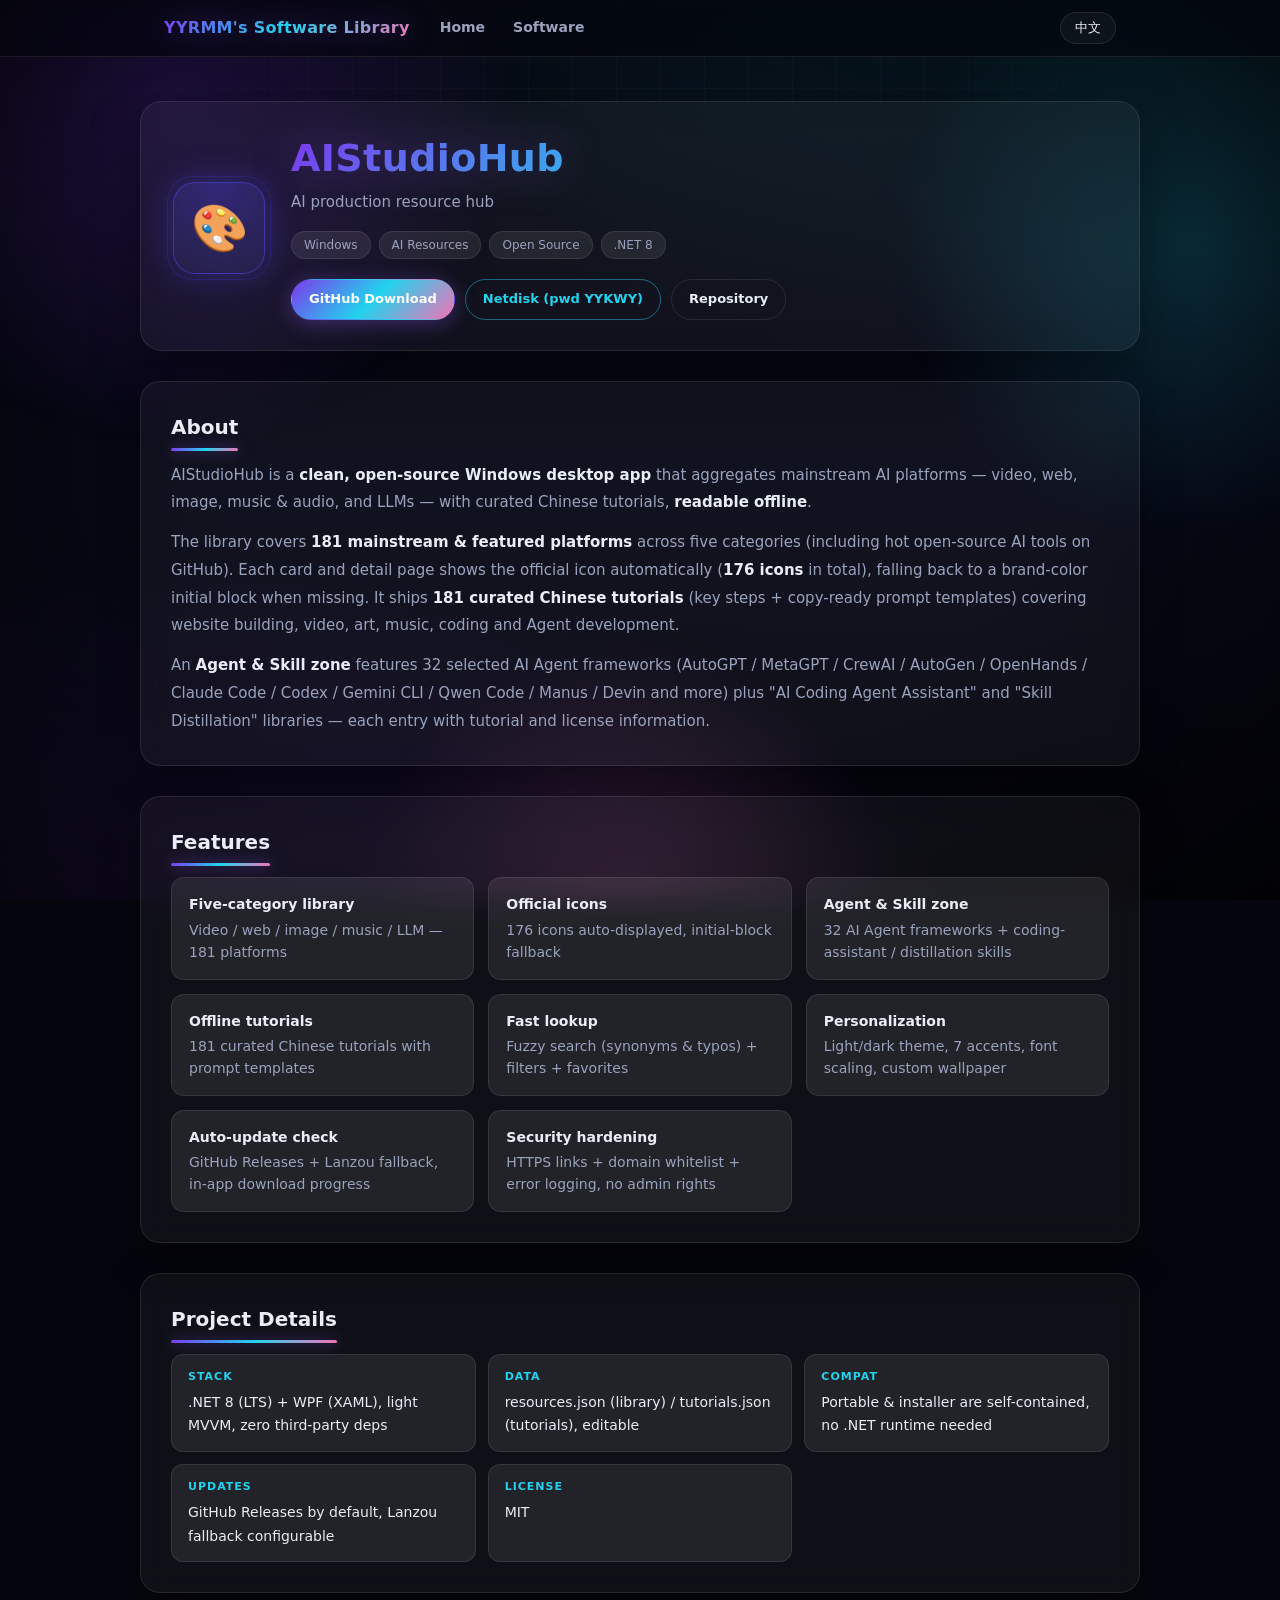
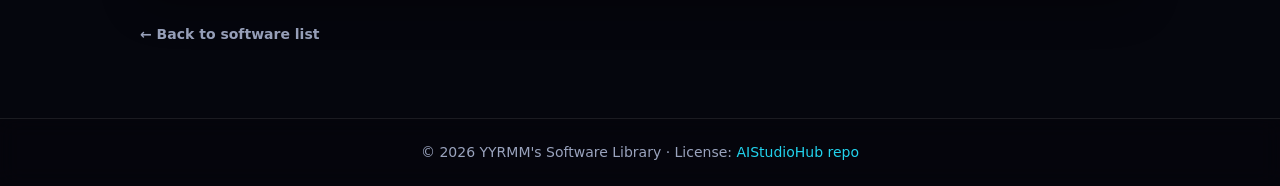
==== detail/aistudio.html @ 3dc8652d "feat: 移除 love101 开场动画；产品介绍改为独立详情页（基于各仓库 README） - love101 从开场动画排除（intro:false），仅保留 AIStudioHub / OBS" ====
<!DOCTYPE html>
<html lang="zh-CN">
<head>
  <meta charset="UTF-8" />
  <meta name="viewport" content="width=device-width, initial-scale=1.0" />
  <meta name="description" content="AIStudioHub — AI 制作资源整合中心详细介绍" />
  <title>AIStudioHub — YYRMM的软件库</title>
  <link rel="icon" href="data:image/svg+xml,%3Csvg xmlns='http://www.w3.org/2000/svg' viewBox='0 0 100 100'%3E%3Ctext y='.9em' font-size='90'%3E%E2%9C%A8%3C/text%3E%3C/svg%3E" />
  <link rel="stylesheet" href="../assets/css/detail.css" />
</head>
<body>
  <div class="bg-scene" aria-hidden="true">
    <div class="aurora aurora-1"></div>
    <div class="aurora aurora-2"></div>
    <div class="aurora aurora-3"></div>
    <div class="bg-grid"></div>
    <div class="bg-vignette"></div>
  </div>
  <div class="cursor-glow" aria-hidden="true"></div>

  <header class="topbar">
    <div class="container topbar-inner">
      <a class="brand" href="../index.html" data-lang="zh">YYRMM的软件库</a>
      <a class="brand" href="../index.html" data-lang="en">YYRMM's Software Library</a>
      <nav class="top-nav">
        <a class="top-link" href="../index.html#home" data-lang="zh">首页</a>
        <a class="top-link" href="../index.html#home" data-lang="en">Home</a>
        <a class="top-link" href="../index.html#software" data-lang="zh">软件列表</a>
        <a class="top-link" href="../index.html#software" data-lang="en">Software</a>
      </nav>
      <div class="top-actions">
        <button id="lang-toggle" class="lang-toggle" type="button" aria-label="Switch language">EN</button>
      </div>
    </div>
  </header>

  <main class="page container">
    <!-- ===== Hero ===== -->
    <section class="detail-hero" data-reveal>
      <div class="detail-icon" style="--accent:#4f46e5">🎨</div>
      <div class="detail-hero-text">
        <h1 class="detail-name">AIStudioHub</h1>
        <p class="detail-tagline" data-lang="zh">AI 制作资源整合中心</p>
        <p class="detail-tagline" data-lang="en">AI production resource hub</p>
        <div class="detail-meta">
          <span class="chip">Windows</span>
          <span class="chip" data-lang="zh">AI 资源库</span>
          <span class="chip" data-lang="en">AI Resources</span>
          <span class="chip" data-lang="zh">开源</span>
          <span class="chip" data-lang="en">Open Source</span>
          <span class="chip">.NET 8</span>
        </div>
        <div class="detail-actions">
          <a class="btn btn-primary" href="https://github.com/YYRMMAYO/AIStudioHub" target="_blank" rel="noopener">
            <span data-lang="zh">GitHub 下载</span><span data-lang="en">GitHub Download</span>
          </a>
          <a class="btn btn-cyan" href="https://wwbpq.lanzouu.com/b01d75a4yb" target="_blank" rel="noopener">
            <span data-lang="zh">网盘下载（密码 YYKWY）</span><span data-lang="en">Netdisk (pwd YYKWY)</span>
          </a>
          <a class="btn btn-ghost" href="https://github.com/YYRMMAYO/AIStudioHub" target="_blank" rel="noopener">
            <span data-lang="zh">GitHub 仓库</span><span data-lang="en">Repository</span>
          </a>
        </div>
      </div>
    </section>

    <!-- ===== 软件介绍 ===== -->
    <section class="detail-section" data-reveal>
      <h2 class="detail-title" data-lang="zh">软件介绍</h2>
      <h2 class="detail-title" data-lang="en">About</h2>
      <div class="detail-text">
        <div data-lang="zh">
          <p>AIStudioHub 是一款<strong>简洁、开源的 Windows 桌面应用</strong>，汇集 AI 视频制作、网页制作、图像生成、音乐音频与文本大模型等主流平台资源，并内置精选中文教程，<strong>离线可读</strong>。</p>
          <p>资源库按<strong>五大分类收录 181 个</strong>主流与特色平台（含 GitHub 热门开源 AI 工具），各工具卡片与详情页自动展示官网官方图标（共 176 个），未收录图标时回退品牌色首字块。内置 <strong>181 篇精华中文教程</strong>（核心步骤 + 可直接复制的提示词模板），覆盖建站、视频、绘画、音乐、编程与 Agent 开发全流程。</p>
          <p>另有<strong>智能体与 Skill 专区</strong>，精选 32 个 AI Agent 框架（AutoGPT / MetaGPT / CrewAI / AutoGen / OpenHands / Claude Code / Codex / Gemini CLI / Qwen Code / Manus / Devin 等）与「AI 编码智能体助手」「插件蒸馏」等 Skill 库，每个条目均含教程介绍与版权 / 开源协议信息。</p>
        </div>
        <div data-lang="en">
          <p>AIStudioHub is a <strong>clean, open-source Windows desktop app</strong> that aggregates mainstream AI platforms — video, web, image, music &amp; audio, and LLMs — with curated Chinese tutorials, <strong>readable offline</strong>.</p>
          <p>The library covers <strong>181 mainstream &amp; featured platforms</strong> across five categories (including hot open-source AI tools on GitHub). Each card and detail page shows the official icon automatically (<strong>176 icons</strong> in total), falling back to a brand-color initial block when missing. It ships <strong>181 curated Chinese tutorials</strong> (key steps + copy-ready prompt templates) covering website building, video, art, music, coding and Agent development.</p>
          <p>An <strong>Agent &amp; Skill zone</strong> features 32 selected AI Agent frameworks (AutoGPT / MetaGPT / CrewAI / AutoGen / OpenHands / Claude Code / Codex / Gemini CLI / Qwen Code / Manus / Devin and more) plus "AI Coding Agent Assistant" and "Skill Distillation" libraries — each entry with tutorial and license information.</p>
        </div>
      </div>
    </section>

    <!-- ===== 功能特性 ===== -->
    <section class="detail-section" data-reveal>
      <h2 class="detail-title" data-lang="zh">功能特性</h2>
      <h2 class="detail-title" data-lang="en">Features</h2>
      <div class="feature-grid">
        <div class="feature-card" data-lang="zh"><strong>五大分类资源库</strong>视频 / 网页 / 图像 / 音乐 / 大模型，收录 181 个平台</div>
        <div class="feature-card" data-lang="en"><strong>Five-category library</strong>Video / web / image / music / LLM — 181 platforms</div>
        <div class="feature-card" data-lang="zh"><strong>官方图标展示</strong>176 个官网图标自动呈现，缺失时回退首字块</div>
        <div class="feature-card" data-lang="en"><strong>Official icons</strong>176 icons auto-displayed, initial-block fallback</div>
        <div class="feature-card" data-lang="zh"><strong>智能体与 Skill 专区</strong>32 个 AI Agent 框架 + 编码助手 / 插件蒸馏 Skill 库</div>
        <div class="feature-card" data-lang="en"><strong>Agent &amp; Skill zone</strong>32 AI Agent frameworks + coding-assistant / distillation skills</div>
        <div class="feature-card" data-lang="zh"><strong>离线中文教程</strong>181 篇精华教程，含可复制的提示词模板</div>
        <div class="feature-card" data-lang="en"><strong>Offline tutorials</strong>181 curated Chinese tutorials with prompt templates</div>
        <div class="feature-card" data-lang="zh"><strong>快速查找</strong>模糊搜索（同义词 / 错别字容忍）+ 分类筛选 + 收藏夹</div>
        <div class="feature-card" data-lang="en"><strong>Fast lookup</strong>Fuzzy search (synonyms &amp; typos) + filters + favorites</div>
        <div class="feature-card" data-lang="zh"><strong>个性化设置</strong>深 / 浅主题、7 种强调色、字体缩放、自定义背景</div>
        <div class="feature-card" data-lang="en"><strong>Personalization</strong>Light/dark theme, 7 accents, font scaling, custom wallpaper</div>
        <div class="feature-card" data-lang="zh"><strong>自动更新检查</strong>GitHub Releases 比对 + 蓝奏云备用，应用内下载带进度</div>
        <div class="feature-card" data-lang="en"><strong>Auto-update check</strong>GitHub Releases + Lanzou fallback, in-app download progress</div>
        <div class="feature-card" data-lang="zh"><strong>安全加固</strong>外链 https + 域名白名单 + 全局异常日志，无需管理员权限</div>
        <div class="feature-card" data-lang="en"><strong>Security hardening</strong>HTTPS links + domain whitelist + error logging, no admin rights</div>
      </div>
    </section>

    <!-- ===== README 亮点 ===== -->
    <section class="detail-section" data-reveal>
      <h2 class="detail-title" data-lang="zh">项目档案</h2>
      <h2 class="detail-title" data-lang="en">Project Details</h2>
      <div class="info-grid">
        <div class="info-item">
          <div class="info-label">Stack</div>
          <div class="info-value" data-lang="zh">.NET 8 (LTS) + WPF (XAML)，轻量 MVVM，零第三方依赖</div>
          <div class="info-value" data-lang="en">.NET 8 (LTS) + WPF (XAML), light MVVM, zero third-party deps</div>
        </div>
        <div class="info-item">
          <div class="info-label">Data</div>
          <div class="info-value" data-lang="zh">resources.json（资源库）/ tutorials.json（教程），可编辑替换</div>
          <div class="info-value" data-lang="en">resources.json (library) / tutorials.json (tutorials), editable</div>
        </div>
        <div class="info-item">
          <div class="info-label">Compat</div>
          <div class="info-value" data-lang="zh">绿色版 / 安装包均为自包含发布，无需预装 .NET 运行时</div>
          <div class="info-value" data-lang="en">Portable &amp; installer are self-contained, no .NET runtime needed</div>
        </div>
        <div class="info-item">
          <div class="info-label">Updates</div>
          <div class="info-value" data-lang="zh">默认 GitHub Releases，可配置蓝奏云备用渠道</div>
          <div class="info-value" data-lang="en">GitHub Releases by default, Lanzou fallback configurable</div>
        </div>
        <div class="info-item">
          <div class="info-label">License</div>
          <div class="info-value">MIT</div>
        </div>
      </div>
    </section>

    <a class="back-link" href="../index.html#software" data-lang="zh">← 返回软件列表</a>
    <a class="back-link" href="../index.html#software" data-lang="en">← Back to software list</a>
  </main>

  <footer class="site-footer">
    <div class="container">
      <p data-lang="zh">© 2026 YYRMM的软件库 · 开源协议见 <a href="https://github.com/YYRMMAYO/AIStudioHub" target="_blank" rel="noopener">AIStudioHub 仓库</a></p>
      <p data-lang="en">© 2026 YYRMM's Software Library · License: <a href="https://github.com/YYRMMAYO/AIStudioHub" target="_blank" rel="noopener">AIStudioHub repo</a></p>
    </div>
  </footer>

  <script src="../assets/js/detail.js"></script>
</body>
</html>
---- assets/css/detail.css ----
/* ============================================================
   YYRMM 的软件库 — 详情页样式（与主页同主题：赛博朋克 / 未来感）
   深色背景 · 霓虹渐变 · 玻璃态 · 轻量动效
   ============================================================ */

:root {
  --bg: #05060d;
  --bg-2: #0b0d1c;

  --surface: rgba(255, 255, 255, 0.045);
  --surface-strong: rgba(255, 255, 255, 0.08);
  --border: rgba(255, 255, 255, 0.09);

  --text: #e9edf6;
  --text-muted: #9aa3bd;

  --violet: #8b5cf6;
  --cyan: #22d3ee;
  --pink: #f472b6;
  --green: #34d399;
  --accent: #7c3aed;

  --grad: linear-gradient(135deg, #7c3aed 0%, #22d3ee 50%, #f472b6 100%);

  --radius: 16px;
  --max-width: 1000px;
  --ease: cubic-bezier(0.22, 0.7, 0.2, 1);
}

* { margin: 0; padding: 0; box-sizing: border-box; }

html { scroll-behavior: smooth; }

body {
  font-family: "Segoe UI", "PingFang SC", "Hiragino Sans GB", "Microsoft YaHei",
    system-ui, -apple-system, sans-serif;
  background: var(--bg);
  color: var(--text);
  line-height: 1.7;
  overflow-x: hidden;
  min-height: 100vh;
}

::selection { background: rgba(139, 92, 246, 0.45); color: #fff; }

::-webkit-scrollbar { width: 10px; height: 10px; }
::-webkit-scrollbar-track { background: var(--bg); }
::-webkit-scrollbar-thumb {
  background: linear-gradient(180deg, #7c3aed, #22d3ee);
  border-radius: 999px;
  border: 2px solid var(--bg);
}

.container {
  width: 100%;
  max-width: var(--max-width);
  margin: 0 auto;
  padding: 0 24px;
}

.page, .site-footer { position: relative; z-index: 1; }

:focus-visible {
  outline: 2px solid var(--cyan);
  outline-offset: 2px;
  border-radius: 4px;
}

/* ============================================================
   背景层：极光 · 网格 · 暗角
   ============================================================ */
.bg-scene {
  position: fixed;
  inset: 0;
  z-index: 0;
  overflow: hidden;
  pointer-events: none;
  background:
    radial-gradient(120% 90% at 80% -10%, rgba(34, 211, 238, 0.12), transparent 55%),
    radial-gradient(120% 90% at 10% 110%, rgba(124, 58, 237, 0.16), transparent 55%),
    linear-gradient(180deg, #06070f 0%, #070815 55%, #05060d 100%);
}

.aurora {
  position: absolute;
  border-radius: 50%;
  opacity: 0.5;
  will-change: transform;
}
.aurora-1 {
  width: 62vmax; height: 62vmax;
  left: -18vmax; top: -24vmax;
  background: radial-gradient(circle at center, rgba(124, 58, 237, 0.55), transparent 64%);
  animation: drift1 26s ease-in-out infinite alternate;
}
.aurora-2 {
  width: 54vmax; height: 54vmax;
  right: -20vmax; top: -8vmax;
  background: radial-gradient(circle at center, rgba(34, 211, 238, 0.4), transparent 62%);
  animation: drift2 32s ease-in-out infinite alternate;
}
.aurora-3 {
  width: 50vmax; height: 50vmax;
  left: 24vmax; bottom: -26vmax;
  background: radial-gradient(circle at center, rgba(244, 114, 182, 0.34), transparent 62%);
  animation: drift3 38s ease-in-out infinite alternate;
}
@keyframes drift1 { from { transform: translate3d(0, 0, 0) scale(1); } to { transform: translate3d(9vmax, 7vmax, 0) scale(1.12); } }
@keyframes drift2 { from { transform: translate3d(0, 0, 0) scale(1.08); } to { transform: translate3d(-8vmax, 6vmax, 0) scale(1); } }
@keyframes drift3 { from { transform: translate3d(0, 0, 0) scale(1); } to { transform: translate3d(-7vmax, -8vmax, 0) scale(1.14); } }

.bg-grid {
  position: absolute;
  inset: 0;
  background-image:
    linear-gradient(rgba(148, 163, 184, 0.05) 1px, transparent 1px),
    linear-gradient(90deg, rgba(148, 163, 184, 0.05) 1px, transparent 1px);
  background-size: 44px 44px;
  -webkit-mask-image: radial-gradient(ellipse 90% 60% at 50% 0%, #000 0%, transparent 75%);
  mask-image: radial-gradient(ellipse 90% 60% at 50% 0%, #000 0%, transparent 75%);
}

.bg-vignette {
  position: absolute;
  inset: 0;
  background: radial-gradient(ellipse at center, transparent 52%, rgba(0, 0, 0, 0.55) 100%);
}

.cursor-glow {
  position: fixed;
  top: 0; left: 0;
  width: 460px; height: 460px;
  margin: -230px 0 0 -230px;
  border-radius: 50%;
  pointer-events: none;
  z-index: 1;
  background: radial-gradient(circle, rgba(139, 92, 246, 0.14), rgba(34, 211, 238, 0.07) 42%, transparent 66%);
  transform: translate3d(-100vw, -100vh, 0);
}

/* ============================================================
   顶部导航栏
   ============================================================ */
.topbar {
  position: sticky;
  top: 0;
  z-index: 55;
  background: rgba(5, 6, 13, 0.72);
  -webkit-backdrop-filter: blur(14px) saturate(140%);
  backdrop-filter: blur(14px) saturate(140%);
  border-bottom: 1px solid var(--border);
}

.topbar-inner {
  display: flex;
  align-items: center;
  gap: 18px;
  height: 56px;
}

.brand {
  font-size: 16px;
  font-weight: 800;
  letter-spacing: 0.3px;
  text-decoration: none;
  background: var(--grad);
  -webkit-background-clip: text;
  background-clip: text;
  color: transparent;
  filter: drop-shadow(0 0 14px rgba(139, 92, 246, 0.4));
  white-space: nowrap;
}

.top-nav {
  display: flex;
  gap: 4px;
  margin-right: auto;
}

.top-link {
  padding: 6px 12px;
  border-radius: 999px;
  color: var(--text-muted);
  text-decoration: none;
  font-size: 14px;
  font-weight: 600;
  transition: color 0.25s ease, background 0.25s ease;
}
.top-link:hover { color: var(--text); background: var(--surface-strong); }

.top-actions { display: flex; align-items: center; gap: 10px; }

.lang-toggle {
  border: 1px solid var(--border);
  background: var(--surface);
  color: var(--text);
  font-size: 13px;
  padding: 6px 14px;
  border-radius: 999px;
  cursor: pointer;
  transition: border-color 0.25s ease, color 0.25s ease, box-shadow 0.25s ease;
}
.lang-toggle:hover {
  border-color: var(--cyan);
  color: #fff;
  box-shadow: 0 0 16px rgba(34, 211, 238, 0.35);
}

/* ============================================================
   详情 Hero
   ============================================================ */
.page { min-height: 100vh; padding: 44px 0 70px; }

.detail-hero {
  display: flex;
  align-items: center;
  gap: 26px;
  flex-wrap: wrap;
  padding: 34px 32px 30px;
  border-radius: 22px;
  background: var(--surface);
  border: 1px solid var(--border);
  -webkit-backdrop-filter: blur(14px);
  backdrop-filter: blur(14px);
  box-shadow: 0 18px 50px rgba(0, 0, 0, 0.4);
}

.detail-icon {
  --accent: #7c3aed;
  width: 92px;
  height: 92px;
  flex-shrink: 0;
  display: flex;
  align-items: center;
  justify-content: center;
  font-size: 46px;
  border-radius: 22px;
  background: radial-gradient(130% 150% at 50% 0%, color-mix(in srgb, var(--accent) 36%, transparent), rgba(255,255,255,0.03));
  border: 1px solid color-mix(in srgb, var(--accent) 55%, transparent);
  box-shadow: 0 0 34px color-mix(in srgb, var(--accent) 40%, transparent);
  position: relative;
}
.detail-icon::after {
  content: "";
  position: absolute;
  inset: -7px;
  border-radius: 26px;
  border: 1px solid color-mix(in srgb, var(--accent) 45%, transparent);
  opacity: 0.5;
  animation: ring-pulse 2.8s ease-out infinite;
  pointer-events: none;
}
@keyframes ring-pulse {
  0% { transform: scale(0.94); opacity: 0.55; }
  70%, 100% { transform: scale(1.16); opacity: 0; }
}

.detail-hero-text { flex: 1; min-width: 260px; }

.detail-name {
  font-size: clamp(26px, 5vw, 38px);
  font-weight: 900;
  letter-spacing: 0.4px;
  line-height: 1.2;
  background: var(--grad);
  -webkit-background-clip: text;
  background-clip: text;
  color: transparent;
  filter: drop-shadow(0 0 22px rgba(139, 92, 246, 0.35));
}

.detail-tagline {
  margin-top: 8px;
  font-size: 15px;
  color: var(--text-muted);
}

.detail-meta {
  margin-top: 16px;
  display: flex;
  flex-wrap: wrap;
  gap: 8px;
}

.chip {
  font-size: 12px;
  padding: 3px 12px;
  border-radius: 999px;
  background: var(--surface-strong);
  border: 1px solid var(--border);
  color: var(--text-muted);
}

.detail-actions {
  margin-top: 20px;
  display: flex;
  flex-wrap: wrap;
  gap: 10px;
}

/* ============================================================
   按钮
   ============================================================ */
.btn {
  display: inline-flex;
  align-items: center;
  font-size: 13px;
  font-family: inherit;
  font-weight: 600;
  padding: 8px 17px;
  border-radius: 999px;
  text-decoration: none;
  cursor: pointer;
  transition: transform 0.2s ease, box-shadow 0.25s ease, background 0.25s ease,
    color 0.25s ease, border-color 0.25s ease, filter 0.25s ease;
}

.btn-primary {
  background: var(--grad);
  color: #fff;
  border: 1px solid transparent;
  box-shadow: 0 4px 20px rgba(139, 92, 246, 0.35);
}
.btn-primary:hover {
  transform: translateY(-2px);
  filter: brightness(1.1);
  box-shadow: 0 10px 28px rgba(139, 92, 246, 0.5), 0 0 18px rgba(34, 211, 238, 0.35);
}

.btn-ghost {
  background: transparent;
  color: var(--text);
  border: 1px solid var(--border);
}
.btn-ghost:hover {
  border-color: var(--accent);
  color: #fff;
  box-shadow: 0 0 16px rgba(139, 92, 246, 0.35);
}

.btn-cyan {
  background: transparent;
  color: var(--cyan);
  border: 1px solid color-mix(in srgb, var(--cyan) 45%, transparent);
}
.btn-cyan:hover {
  background: color-mix(in srgb, var(--cyan) 14%, transparent);
  color: #fff;
  box-shadow: 0 0 18px rgba(34, 211, 238, 0.4);
}

/* ============================================================
   详情区块
   ============================================================ */
.detail-section {
  margin-top: 30px;
  padding: 28px 30px 30px;
  border-radius: 20px;
  background: var(--surface);
  border: 1px solid var(--border);
  -webkit-backdrop-filter: blur(14px);
  backdrop-filter: blur(14px);
  box-shadow: 0 14px 40px rgba(0, 0, 0, 0.32);
}

.detail-title {
  display: inline-block;
  position: relative;
  font-size: 20px;
  font-weight: 800;
  margin-bottom: 18px;
}
.detail-title::after {
  content: "";
  position: absolute;
  left: 0; right: 0;
  bottom: -7px;
  height: 3px;
  border-radius: 999px;
  background: var(--grad);
  box-shadow: 0 0 14px rgba(139, 92, 246, 0.6);
}

.detail-text p {
  margin-bottom: 12px;
  font-size: 15px;
  color: var(--text-muted);
  line-height: 1.85;
}
.detail-text p:last-child { margin-bottom: 0; }

.detail-text strong { color: var(--text); font-weight: 700; }

.detail-list {
  list-style: none;
  display: flex;
  flex-direction: column;
  gap: 10px;
}
.detail-list li {
  position: relative;
  padding-left: 22px;
  font-size: 14.5px;
  color: var(--text-muted);
  line-height: 1.7;
}
.detail-list li::before {
  content: "";
  position: absolute;
  left: 0; top: 0.62em;
  width: 9px; height: 9px;
  border-radius: 50%;
  background: var(--pink);
  box-shadow: 0 0 10px rgba(244, 114, 182, 0.9);
}
.detail-list li strong { color: var(--text); }

/* 功能特性网格 */
.feature-grid {
  display: grid;
  grid-template-columns: repeat(auto-fill, minmax(270px, 1fr));
  gap: 14px;
}
.feature-card {
  padding: 15px 17px;
  border-radius: 13px;
  background: var(--surface-strong);
  border: 1px solid var(--border);
  font-size: 14px;
  line-height: 1.6;
  color: var(--text-muted);
  transition: border-color 0.3s ease, box-shadow 0.3s ease, transform 0.2s ease;
}
.feature-card:hover {
  border-color: color-mix(in srgb, var(--cyan) 45%, transparent);
  box-shadow: 0 0 20px rgba(34, 211, 238, 0.22);
  transform: translateY(-2px);
}
.feature-card strong { color: var(--text); display: block; margin-bottom: 3px; }

/* 截图 */
.detail-shot {
  margin-top: 18px;
  border-radius: 14px;
  overflow: hidden;
  border: 1px solid var(--border);
  box-shadow: 0 16px 40px rgba(0, 0, 0, 0.45);
}
.detail-shot img {
  width: 100%;
  display: block;
  background: #0b0d1c;
}

/* 双列信息 */
.info-grid {
  display: grid;
  grid-template-columns: repeat(auto-fill, minmax(240px, 1fr));
  gap: 12px;
}
.info-item {
  padding: 13px 16px;
  border-radius: 12px;
  background: var(--surface-strong);
  border: 1px solid var(--border);
}
.info-item .info-label {
  font-size: 11px;
  letter-spacing: 1px;
  color: var(--cyan);
  font-weight: 700;
  text-transform: uppercase;
}
.info-item .info-value {
  margin-top: 4px;
  font-size: 14px;
  color: var(--text);
}

/* 返回链接 */
.back-link {
  display: inline-flex;
  align-items: center;
  gap: 6px;
  margin-top: 30px;
  color: var(--text-muted);
  text-decoration: none;
  font-size: 14px;
  font-weight: 600;
  transition: color 0.25s ease;
}
.back-link:hover { color: var(--cyan); }

/* ============================================================
   页脚
   ============================================================ */
.site-footer {
  border-top: 1px solid var(--border);
  background: rgba(5, 6, 13, 0.6);
  -webkit-backdrop-filter: blur(10px);
  backdrop-filter: blur(10px);
  padding: 22px 0;
  text-align: center;
  font-size: 14px;
  color: var(--text-muted);
}
.site-footer a { color: var(--cyan); text-decoration: none; }
.site-footer a:hover { text-decoration: underline; }

/* ============================================================
   滚动进场 reveal
   ============================================================ */
.reveal {
  opacity: 0;
  transform: translateY(22px);
  transition: opacity 0.7s var(--ease), transform 0.7s var(--ease);
}
.reveal.in-view { opacity: 1; transform: none; }

/* ============================================================
   响应式
   ============================================================ */
@media (max-width: 640px) {
  .topbar .brand { display: none; }
  .topbar-inner { height: auto; min-height: 56px; flex-wrap: wrap; padding: 4px 0; row-gap: 2px; }
  .top-link { font-size: 13px; padding: 5px 8px; }
  .lang-toggle { font-size: 12px; padding: 5px 10px; }
  .page { padding: 28px 0 50px; }
  .detail-hero { padding: 24px 20px 22px; gap: 18px; justify-content: center; text-align: center; }
  .detail-hero-text { min-width: 0; }
  .detail-actions { justify-content: center; }
  .detail-meta { justify-content: center; }
  .detail-section { padding: 22px 18px 24px; }
  .feature-grid { grid-template-columns: 1fr; }
}

/* ============================================================
   动效减弱
   ============================================================ */
@media (prefers-reduced-motion: reduce) {
  html { scroll-behavior: auto; }
  .aurora-1, .aurora-2, .aurora-3, .detail-icon::after {
    animation: none !important;
  }
  .reveal, .btn, .lang-toggle, .feature-card {
    transition: none !important;
    animation: none !important;
  }
  .reveal { opacity: 1 !important; transform: none !important; }
}
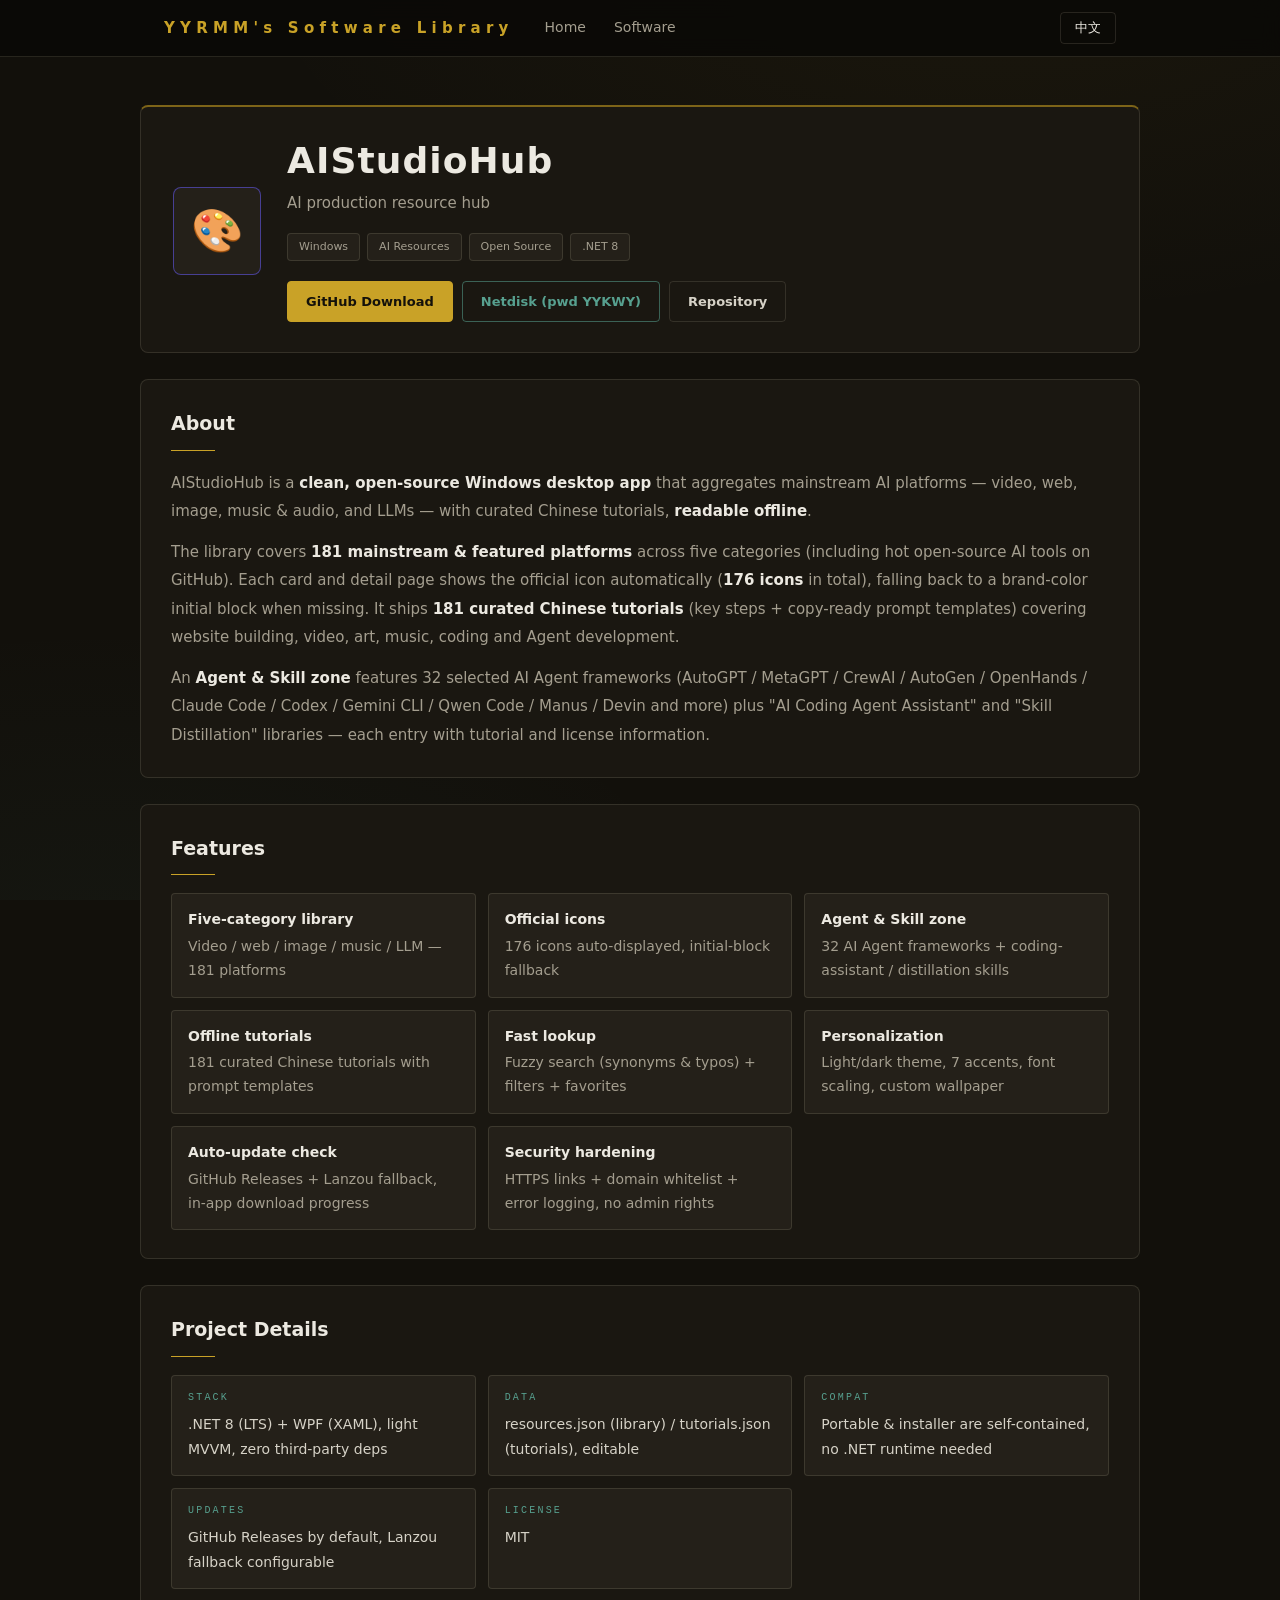
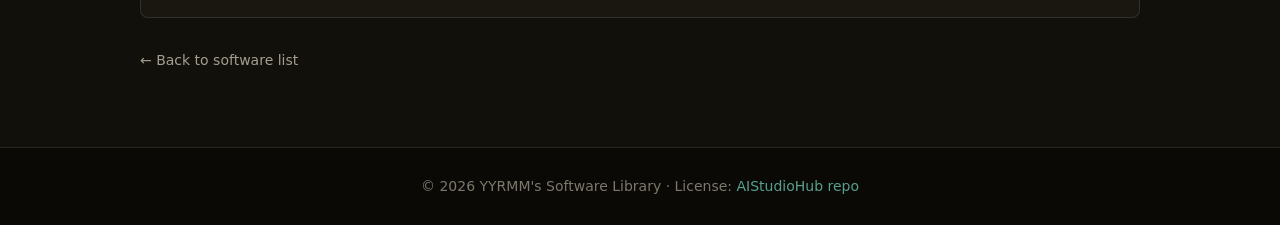
==== commit 4953b375: "style: UI 全面改版 — 去除极光风格，应用 Neo Kinpaku 设计规范 - 依据 impeccable (pbakaus/impeccable) DESIGN.md：深色漆面底、金箔金" ====
--- a/detail/aistudio.html
+++ b/detail/aistudio.html
@@ -9,14 +9,7 @@
   <link rel="stylesheet" href="../assets/css/detail.css" />
 </head>
 <body>
-  <div class="bg-scene" aria-hidden="true">
-    <div class="aurora aurora-1"></div>
-    <div class="aurora aurora-2"></div>
-    <div class="aurora aurora-3"></div>
-    <div class="bg-grid"></div>
-    <div class="bg-vignette"></div>
-  </div>
-  <div class="cursor-glow" aria-hidden="true"></div>
+  <div class="bg-scene" aria-hidden="true"></div>
 
   <header class="topbar">
     <div class="container topbar-inner">
--- a/assets/css/detail.css
+++ b/assets/css/detail.css
@@ -1,28 +1,32 @@
 /* ============================================================
-   YYRMM 的软件库 — 详情页样式（与主页同主题：赛博朋克 / 未来感）
-   深色背景 · 霓虹渐变 · 玻璃态 · 轻量动效
+   YYRMM 的软件库 — 详情页样式（与主页同主题：Neo Kinpaku）
+   深色漆面 · 金箔金主色 · 铜绿次色 · 细线边框 · 克制动效
    ============================================================ */
 
 :root {
-  --bg: #05060d;
-  --bg-2: #0b0d1c;
-
-  --surface: rgba(255, 255, 255, 0.045);
-  --surface-strong: rgba(255, 255, 255, 0.08);
-  --border: rgba(255, 255, 255, 0.09);
-
-  --text: #e9edf6;
-  --text-muted: #9aa3bd;
-
-  --violet: #8b5cf6;
-  --cyan: #22d3ee;
-  --pink: #f472b6;
-  --green: #34d399;
-  --accent: #7c3aed;
-
-  --grad: linear-gradient(135deg, #7c3aed 0%, #22d3ee 50%, #f472b6 100%);
-
-  --radius: 16px;
+  --lacquer:      #12100b;
+  --lacquer-deep: #0a0906;
+  --raised:       #1a1711;
+  --graphite:     #242019;
+  --graphite-2:   #2d2820;
+
+  --gold:        #c9a227;
+  --gold-pale:   #e2c160;
+  --gold-deep:   #8a6d1f;
+  --patina:      #57a08f;
+  --patina-pale: #7fc0b0;
+  --patina-deep: #3a6f63;
+
+  --text:        #ece9e1;
+  --text-body:   #d6d2c7;
+  --text-muted:  #a49e8f;
+  --text-faint:  #7c776a;
+
+  --hairline:        rgba(214, 204, 178, 0.14);
+  --hairline-strong: rgba(201, 162, 39, 0.55);
+
+  --radius: 8px;
+  --radius-sm: 4px;
   --max-width: 1000px;
   --ease: cubic-bezier(0.22, 0.7, 0.2, 1);
 }
@@ -34,22 +38,23 @@
 body {
   font-family: "Segoe UI", "PingFang SC", "Hiragino Sans GB", "Microsoft YaHei",
     system-ui, -apple-system, sans-serif;
-  background: var(--bg);
-  color: var(--text);
-  line-height: 1.7;
+  background: var(--lacquer);
+  color: var(--text-body);
+  line-height: 1.8;
   overflow-x: hidden;
   min-height: 100vh;
 }
 
-::selection { background: rgba(139, 92, 246, 0.45); color: #fff; }
+::selection { background: rgba(201, 162, 39, 0.32); color: #fff; }
 
 ::-webkit-scrollbar { width: 10px; height: 10px; }
-::-webkit-scrollbar-track { background: var(--bg); }
+::-webkit-scrollbar-track { background: var(--lacquer); }
 ::-webkit-scrollbar-thumb {
-  background: linear-gradient(180deg, #7c3aed, #22d3ee);
+  background: var(--graphite-2);
   border-radius: 999px;
-  border: 2px solid var(--bg);
-}
+  border: 2px solid var(--lacquer);
+}
+::-webkit-scrollbar-thumb:hover { background: var(--gold-deep); }
 
 .container {
   width: 100%;
@@ -61,13 +66,13 @@
 .page, .site-footer { position: relative; z-index: 1; }
 
 :focus-visible {
-  outline: 2px solid var(--cyan);
-  outline-offset: 2px;
-  border-radius: 4px;
-}
-
-/* ============================================================
-   背景层：极光 · 网格 · 暗角
+  outline: 2px solid var(--patina);
+  outline-offset: 3px;
+  border-radius: 2px;
+}
+
+/* ============================================================
+   背景层：纯色漆面 + 极淡暖光；旧版装饰层全部隐藏
    ============================================================ */
 .bg-scene {
   position: fixed;
@@ -76,67 +81,12 @@
   overflow: hidden;
   pointer-events: none;
   background:
-    radial-gradient(120% 90% at 80% -10%, rgba(34, 211, 238, 0.12), transparent 55%),
-    radial-gradient(120% 90% at 10% 110%, rgba(124, 58, 237, 0.16), transparent 55%),
-    linear-gradient(180deg, #06070f 0%, #070815 55%, #05060d 100%);
-}
-
-.aurora {
-  position: absolute;
-  border-radius: 50%;
-  opacity: 0.5;
-  will-change: transform;
-}
-.aurora-1 {
-  width: 62vmax; height: 62vmax;
-  left: -18vmax; top: -24vmax;
-  background: radial-gradient(circle at center, rgba(124, 58, 237, 0.55), transparent 64%);
-  animation: drift1 26s ease-in-out infinite alternate;
-}
-.aurora-2 {
-  width: 54vmax; height: 54vmax;
-  right: -20vmax; top: -8vmax;
-  background: radial-gradient(circle at center, rgba(34, 211, 238, 0.4), transparent 62%);
-  animation: drift2 32s ease-in-out infinite alternate;
-}
-.aurora-3 {
-  width: 50vmax; height: 50vmax;
-  left: 24vmax; bottom: -26vmax;
-  background: radial-gradient(circle at center, rgba(244, 114, 182, 0.34), transparent 62%);
-  animation: drift3 38s ease-in-out infinite alternate;
-}
-@keyframes drift1 { from { transform: translate3d(0, 0, 0) scale(1); } to { transform: translate3d(9vmax, 7vmax, 0) scale(1.12); } }
-@keyframes drift2 { from { transform: translate3d(0, 0, 0) scale(1.08); } to { transform: translate3d(-8vmax, 6vmax, 0) scale(1); } }
-@keyframes drift3 { from { transform: translate3d(0, 0, 0) scale(1); } to { transform: translate3d(-7vmax, -8vmax, 0) scale(1.14); } }
-
-.bg-grid {
-  position: absolute;
-  inset: 0;
-  background-image:
-    linear-gradient(rgba(148, 163, 184, 0.05) 1px, transparent 1px),
-    linear-gradient(90deg, rgba(148, 163, 184, 0.05) 1px, transparent 1px);
-  background-size: 44px 44px;
-  -webkit-mask-image: radial-gradient(ellipse 90% 60% at 50% 0%, #000 0%, transparent 75%);
-  mask-image: radial-gradient(ellipse 90% 60% at 50% 0%, #000 0%, transparent 75%);
-}
-
-.bg-vignette {
-  position: absolute;
-  inset: 0;
-  background: radial-gradient(ellipse at center, transparent 52%, rgba(0, 0, 0, 0.55) 100%);
-}
-
-.cursor-glow {
-  position: fixed;
-  top: 0; left: 0;
-  width: 460px; height: 460px;
-  margin: -230px 0 0 -230px;
-  border-radius: 50%;
-  pointer-events: none;
-  z-index: 1;
-  background: radial-gradient(circle, rgba(139, 92, 246, 0.14), rgba(34, 211, 238, 0.07) 42%, transparent 66%);
-  transform: translate3d(-100vw, -100vh, 0);
-}
+    radial-gradient(110% 80% at 78% -8%, rgba(201, 162, 39, 0.05), transparent 55%),
+    radial-gradient(90% 70% at 8% 108%, rgba(87, 160, 143, 0.05), transparent 55%),
+    var(--lacquer);
+}
+
+.aurora, .bg-grid, .bg-vignette, .cursor-glow { display: none; }
 
 /* ============================================================
    顶部导航栏
@@ -145,10 +95,10 @@
   position: sticky;
   top: 0;
   z-index: 55;
-  background: rgba(5, 6, 13, 0.72);
-  -webkit-backdrop-filter: blur(14px) saturate(140%);
-  backdrop-filter: blur(14px) saturate(140%);
-  border-bottom: 1px solid var(--border);
+  background: rgba(10, 9, 6, 0.9);
+  -webkit-backdrop-filter: blur(10px);
+  backdrop-filter: blur(10px);
+  border-bottom: 1px solid var(--hairline);
 }
 
 .topbar-inner {
@@ -159,114 +109,88 @@
 }
 
 .brand {
-  font-size: 16px;
-  font-weight: 800;
-  letter-spacing: 0.3px;
+  font-size: 15px;
+  font-weight: 700;
+  letter-spacing: 0.35em;
   text-decoration: none;
-  background: var(--grad);
-  -webkit-background-clip: text;
-  background-clip: text;
-  color: transparent;
-  filter: drop-shadow(0 0 14px rgba(139, 92, 246, 0.4));
+  color: var(--gold);
   white-space: nowrap;
 }
+.brand:hover { color: var(--gold-pale); }
 
 .top-nav {
   display: flex;
-  gap: 4px;
+  gap: 2px;
   margin-right: auto;
 }
 
 .top-link {
-  padding: 6px 12px;
-  border-radius: 999px;
+  padding: 6px 13px;
+  border-radius: var(--radius-sm);
   color: var(--text-muted);
   text-decoration: none;
   font-size: 14px;
-  font-weight: 600;
-  transition: color 0.25s ease, background 0.25s ease;
-}
-.top-link:hover { color: var(--text); background: var(--surface-strong); }
-
-.top-actions { display: flex; align-items: center; gap: 10px; }
+  font-weight: 500;
+  transition: color 0.2s ease, background 0.2s ease;
+}
+.top-link:hover { color: var(--gold); background: rgba(201, 162, 39, 0.08); }
+
+.top-actions { display: flex; align-items: center; gap: 8px; }
 
 .lang-toggle {
-  border: 1px solid var(--border);
-  background: var(--surface);
+  border: 1px solid var(--hairline);
+  background: transparent;
   color: var(--text);
   font-size: 13px;
   padding: 6px 14px;
-  border-radius: 999px;
+  border-radius: var(--radius-sm);
   cursor: pointer;
-  transition: border-color 0.25s ease, color 0.25s ease, box-shadow 0.25s ease;
+  transition: color 0.2s ease, border-color 0.2s ease;
 }
 .lang-toggle:hover {
-  border-color: var(--cyan);
-  color: #fff;
-  box-shadow: 0 0 16px rgba(34, 211, 238, 0.35);
+  border-color: var(--hairline-strong);
+  color: var(--gold);
 }
 
 /* ============================================================
    详情 Hero
    ============================================================ */
-.page { min-height: 100vh; padding: 44px 0 70px; }
+.page { min-height: 100vh; padding: 48px 0 72px; }
 
 .detail-hero {
   display: flex;
   align-items: center;
   gap: 26px;
   flex-wrap: wrap;
-  padding: 34px 32px 30px;
-  border-radius: 22px;
-  background: var(--surface);
-  border: 1px solid var(--border);
-  -webkit-backdrop-filter: blur(14px);
-  backdrop-filter: blur(14px);
-  box-shadow: 0 18px 50px rgba(0, 0, 0, 0.4);
+  padding: 32px 32px 30px;
+  border-radius: var(--radius);
+  background: var(--raised);
+  border: 1px solid var(--hairline);
+  border-top: 2px solid color-mix(in srgb, var(--card-accent, var(--gold)) 62%, #000);
 }
 
 .detail-icon {
-  --accent: #7c3aed;
-  width: 92px;
-  height: 92px;
+  --accent: #c9a227;
+  width: 88px;
+  height: 88px;
   flex-shrink: 0;
   display: flex;
   align-items: center;
   justify-content: center;
-  font-size: 46px;
-  border-radius: 22px;
-  background: radial-gradient(130% 150% at 50% 0%, color-mix(in srgb, var(--accent) 36%, transparent), rgba(255,255,255,0.03));
-  border: 1px solid color-mix(in srgb, var(--accent) 55%, transparent);
-  box-shadow: 0 0 34px color-mix(in srgb, var(--accent) 40%, transparent);
-  position: relative;
-}
-.detail-icon::after {
-  content: "";
-  position: absolute;
-  inset: -7px;
-  border-radius: 26px;
-  border: 1px solid color-mix(in srgb, var(--accent) 45%, transparent);
-  opacity: 0.5;
-  animation: ring-pulse 2.8s ease-out infinite;
-  pointer-events: none;
-}
-@keyframes ring-pulse {
-  0% { transform: scale(0.94); opacity: 0.55; }
-  70%, 100% { transform: scale(1.16); opacity: 0; }
+  font-size: 42px;
+  border-radius: var(--radius);
+  background: var(--graphite);
+  border: 1px solid color-mix(in srgb, var(--accent) 55%, var(--hairline));
 }
 
 .detail-hero-text { flex: 1; min-width: 260px; }
 
 .detail-name {
-  font-size: clamp(26px, 5vw, 38px);
-  font-weight: 900;
-  letter-spacing: 0.4px;
+  font-size: clamp(25px, 4.6vw, 36px);
+  font-weight: 700;
+  letter-spacing: 0.03em;
   line-height: 1.2;
-  background: var(--grad);
-  -webkit-background-clip: text;
-  background-clip: text;
-  color: transparent;
-  filter: drop-shadow(0 0 22px rgba(139, 92, 246, 0.35));
+  color: var(--text);
 }
 
 .detail-tagline {
@@ -279,15 +203,16 @@
   margin-top: 16px;
   display: flex;
   flex-wrap: wrap;
-  gap: 8px;
+  gap: 7px;
 }
 
 .chip {
-  font-size: 12px;
-  padding: 3px 12px;
-  border-radius: 999px;
-  background: var(--surface-strong);
-  border: 1px solid var(--border);
+  font-size: 11px;
+  font-weight: 500;
+  padding: 3px 11px;
+  border-radius: var(--radius-sm);
+  background: var(--graphite);
+  border: 1px solid var(--hairline);
   color: var(--text-muted);
 }
 
@@ -295,7 +220,7 @@
   margin-top: 20px;
   display: flex;
   flex-wrap: wrap;
-  gap: 10px;
+  gap: 9px;
 }
 
 /* ============================================================
@@ -307,89 +232,84 @@
   font-size: 13px;
   font-family: inherit;
   font-weight: 600;
-  padding: 8px 17px;
-  border-radius: 999px;
+  padding: 8px 18px;
+  border-radius: var(--radius-sm);
   text-decoration: none;
   cursor: pointer;
-  transition: transform 0.2s ease, box-shadow 0.25s ease, background 0.25s ease,
-    color 0.25s ease, border-color 0.25s ease, filter 0.25s ease;
+  transition: transform 0.18s ease, background 0.2s ease, color 0.2s ease,
+    border-color 0.2s ease;
 }
 
 .btn-primary {
-  background: var(--grad);
-  color: #fff;
-  border: 1px solid transparent;
-  box-shadow: 0 4px 20px rgba(139, 92, 246, 0.35);
+  background: var(--gold);
+  color: #14110a;
+  border: 1px solid var(--gold);
 }
 .btn-primary:hover {
-  transform: translateY(-2px);
-  filter: brightness(1.1);
-  box-shadow: 0 10px 28px rgba(139, 92, 246, 0.5), 0 0 18px rgba(34, 211, 238, 0.35);
+  background: var(--gold-pale);
+  border-color: var(--gold-pale);
+  transform: translateY(-1px);
 }
 
 .btn-ghost {
   background: transparent;
-  color: var(--text);
-  border: 1px solid var(--border);
+  color: var(--text-body);
+  border: 1px solid var(--hairline);
 }
 .btn-ghost:hover {
-  border-color: var(--accent);
-  color: #fff;
-  box-shadow: 0 0 16px rgba(139, 92, 246, 0.35);
-}
-
+  border-color: var(--hairline-strong);
+  color: var(--gold);
+}
+
+/* 次操作：铜绿描边（原 btn-cyan 语义） */
 .btn-cyan {
   background: transparent;
-  color: var(--cyan);
-  border: 1px solid color-mix(in srgb, var(--cyan) 45%, transparent);
+  color: var(--patina);
+  border: 1px solid color-mix(in srgb, var(--patina) 55%, transparent);
 }
 .btn-cyan:hover {
-  background: color-mix(in srgb, var(--cyan) 14%, transparent);
-  color: #fff;
-  box-shadow: 0 0 18px rgba(34, 211, 238, 0.4);
+  background: rgba(87, 160, 143, 0.1);
+  color: var(--patina-pale);
+  border-color: var(--patina);
 }
 
 /* ============================================================
    详情区块
    ============================================================ */
 .detail-section {
-  margin-top: 30px;
-  padding: 28px 30px 30px;
-  border-radius: 20px;
-  background: var(--surface);
-  border: 1px solid var(--border);
-  -webkit-backdrop-filter: blur(14px);
-  backdrop-filter: blur(14px);
-  box-shadow: 0 14px 40px rgba(0, 0, 0, 0.32);
+  margin-top: 26px;
+  padding: 26px 30px 28px;
+  border-radius: var(--radius);
+  background: var(--raised);
+  border: 1px solid var(--hairline);
 }
 
 .detail-title {
-  display: inline-block;
   position: relative;
-  font-size: 20px;
-  font-weight: 800;
+  font-size: 19px;
+  font-weight: 700;
+  color: var(--text);
   margin-bottom: 18px;
+  padding-bottom: 10px;
 }
 .detail-title::after {
   content: "";
   position: absolute;
-  left: 0; right: 0;
-  bottom: -7px;
-  height: 3px;
-  border-radius: 999px;
-  background: var(--grad);
-  box-shadow: 0 0 14px rgba(139, 92, 246, 0.6);
+  left: 0; bottom: 0;
+  width: 44px;
+  height: 1px;
+  background: var(--gold);
 }
 
 .detail-text p {
   margin-bottom: 12px;
   font-size: 15px;
   color: var(--text-muted);
-  line-height: 1.85;
+  line-height: 1.9;
 }
 .detail-text p:last-child { margin-bottom: 0; }
 
-.detail-text strong { color: var(--text); font-weight: 700; }
+.detail-text strong { color: var(--text); font-weight: 600; }
 
 .detail-list {
   list-style: none;
@@ -399,58 +319,41 @@
 }
 .detail-list li {
   position: relative;
-  padding-left: 22px;
+  padding-left: 20px;
   font-size: 14.5px;
   color: var(--text-muted);
-  line-height: 1.7;
+  line-height: 1.8;
 }
 .detail-list li::before {
   content: "";
   position: absolute;
-  left: 0; top: 0.62em;
-  width: 9px; height: 9px;
-  border-radius: 50%;
-  background: var(--pink);
-  box-shadow: 0 0 10px rgba(244, 114, 182, 0.9);
-}
-.detail-list li strong { color: var(--text); }
+  left: 0; top: 0.68em;
+  width: 7px; height: 7px;
+  background: var(--patina);
+}
+.detail-list li strong { color: var(--text); font-weight: 600; }
 
 /* 功能特性网格 */
 .feature-grid {
   display: grid;
   grid-template-columns: repeat(auto-fill, minmax(270px, 1fr));
-  gap: 14px;
+  gap: 12px;
 }
 .feature-card {
-  padding: 15px 17px;
-  border-radius: 13px;
-  background: var(--surface-strong);
-  border: 1px solid var(--border);
+  padding: 14px 16px;
+  border-radius: var(--radius-sm);
+  background: var(--graphite);
+  border: 1px solid var(--hairline);
   font-size: 14px;
-  line-height: 1.6;
-  color: var(--text-muted);
-  transition: border-color 0.3s ease, box-shadow 0.3s ease, transform 0.2s ease;
+  line-height: 1.7;
+  color: var(--text-muted);
+  transition: border-color 0.2s ease, transform 0.18s ease;
 }
 .feature-card:hover {
-  border-color: color-mix(in srgb, var(--cyan) 45%, transparent);
-  box-shadow: 0 0 20px rgba(34, 211, 238, 0.22);
-  transform: translateY(-2px);
-}
-.feature-card strong { color: var(--text); display: block; margin-bottom: 3px; }
-
-/* 截图 */
-.detail-shot {
-  margin-top: 18px;
-  border-radius: 14px;
-  overflow: hidden;
-  border: 1px solid var(--border);
-  box-shadow: 0 16px 40px rgba(0, 0, 0, 0.45);
-}
-.detail-shot img {
-  width: 100%;
-  display: block;
-  background: #0b0d1c;
-}
+  border-color: color-mix(in srgb, var(--patina) 50%, var(--hairline));
+  transform: translateY(-1px);
+}
+.feature-card strong { color: var(--text); font-weight: 600; display: block; margin-bottom: 3px; }
 
 /* 双列信息 */
 .info-grid {
@@ -460,21 +363,22 @@
 }
 .info-item {
   padding: 13px 16px;
-  border-radius: 12px;
-  background: var(--surface-strong);
-  border: 1px solid var(--border);
+  border-radius: var(--radius-sm);
+  background: var(--graphite);
+  border: 1px solid var(--hairline);
 }
 .info-item .info-label {
-  font-size: 11px;
-  letter-spacing: 1px;
-  color: var(--cyan);
-  font-weight: 700;
+  font-family: "SFMono-Regular", "Cascadia Mono", Consolas, "Roboto Mono", monospace;
+  font-size: 10px;
+  font-weight: 500;
+  letter-spacing: 0.22em;
   text-transform: uppercase;
+  color: var(--patina);
 }
 .info-item .info-value {
-  margin-top: 4px;
+  margin-top: 5px;
   font-size: 14px;
-  color: var(--text);
+  color: var(--text-body);
 }
 
 /* 返回链接 */
@@ -486,34 +390,32 @@
   color: var(--text-muted);
   text-decoration: none;
   font-size: 14px;
-  font-weight: 600;
-  transition: color 0.25s ease;
-}
-.back-link:hover { color: var(--cyan); }
+  font-weight: 500;
+  transition: color 0.2s ease;
+}
+.back-link:hover { color: var(--gold); }
 
 /* ============================================================
    页脚
    ============================================================ */
 .site-footer {
-  border-top: 1px solid var(--border);
-  background: rgba(5, 6, 13, 0.6);
-  -webkit-backdrop-filter: blur(10px);
-  backdrop-filter: blur(10px);
-  padding: 22px 0;
+  border-top: 1px solid var(--hairline);
+  background: var(--lacquer-deep);
+  padding: 26px 0;
   text-align: center;
   font-size: 14px;
-  color: var(--text-muted);
-}
-.site-footer a { color: var(--cyan); text-decoration: none; }
-.site-footer a:hover { text-decoration: underline; }
+  color: var(--text-faint);
+}
+.site-footer a { color: var(--patina); text-decoration: none; }
+.site-footer a:hover { color: var(--patina-pale); }
 
 /* ============================================================
    滚动进场 reveal
    ============================================================ */
 .reveal {
   opacity: 0;
-  transform: translateY(22px);
-  transition: opacity 0.7s var(--ease), transform 0.7s var(--ease);
+  transform: translateY(18px);
+  transition: opacity 0.6s var(--ease), transform 0.6s var(--ease);
 }
 .reveal.in-view { opacity: 1; transform: none; }
 
@@ -525,7 +427,7 @@
   .topbar-inner { height: auto; min-height: 56px; flex-wrap: wrap; padding: 4px 0; row-gap: 2px; }
   .top-link { font-size: 13px; padding: 5px 8px; }
   .lang-toggle { font-size: 12px; padding: 5px 10px; }
-  .page { padding: 28px 0 50px; }
+  .page { padding: 30px 0 52px; }
   .detail-hero { padding: 24px 20px 22px; gap: 18px; justify-content: center; text-align: center; }
   .detail-hero-text { min-width: 0; }
   .detail-actions { justify-content: center; }
@@ -539,9 +441,6 @@
    ============================================================ */
 @media (prefers-reduced-motion: reduce) {
   html { scroll-behavior: auto; }
-  .aurora-1, .aurora-2, .aurora-3, .detail-icon::after {
-    animation: none !important;
-  }
   .reveal, .btn, .lang-toggle, .feature-card {
     transition: none !important;
     animation: none !important;
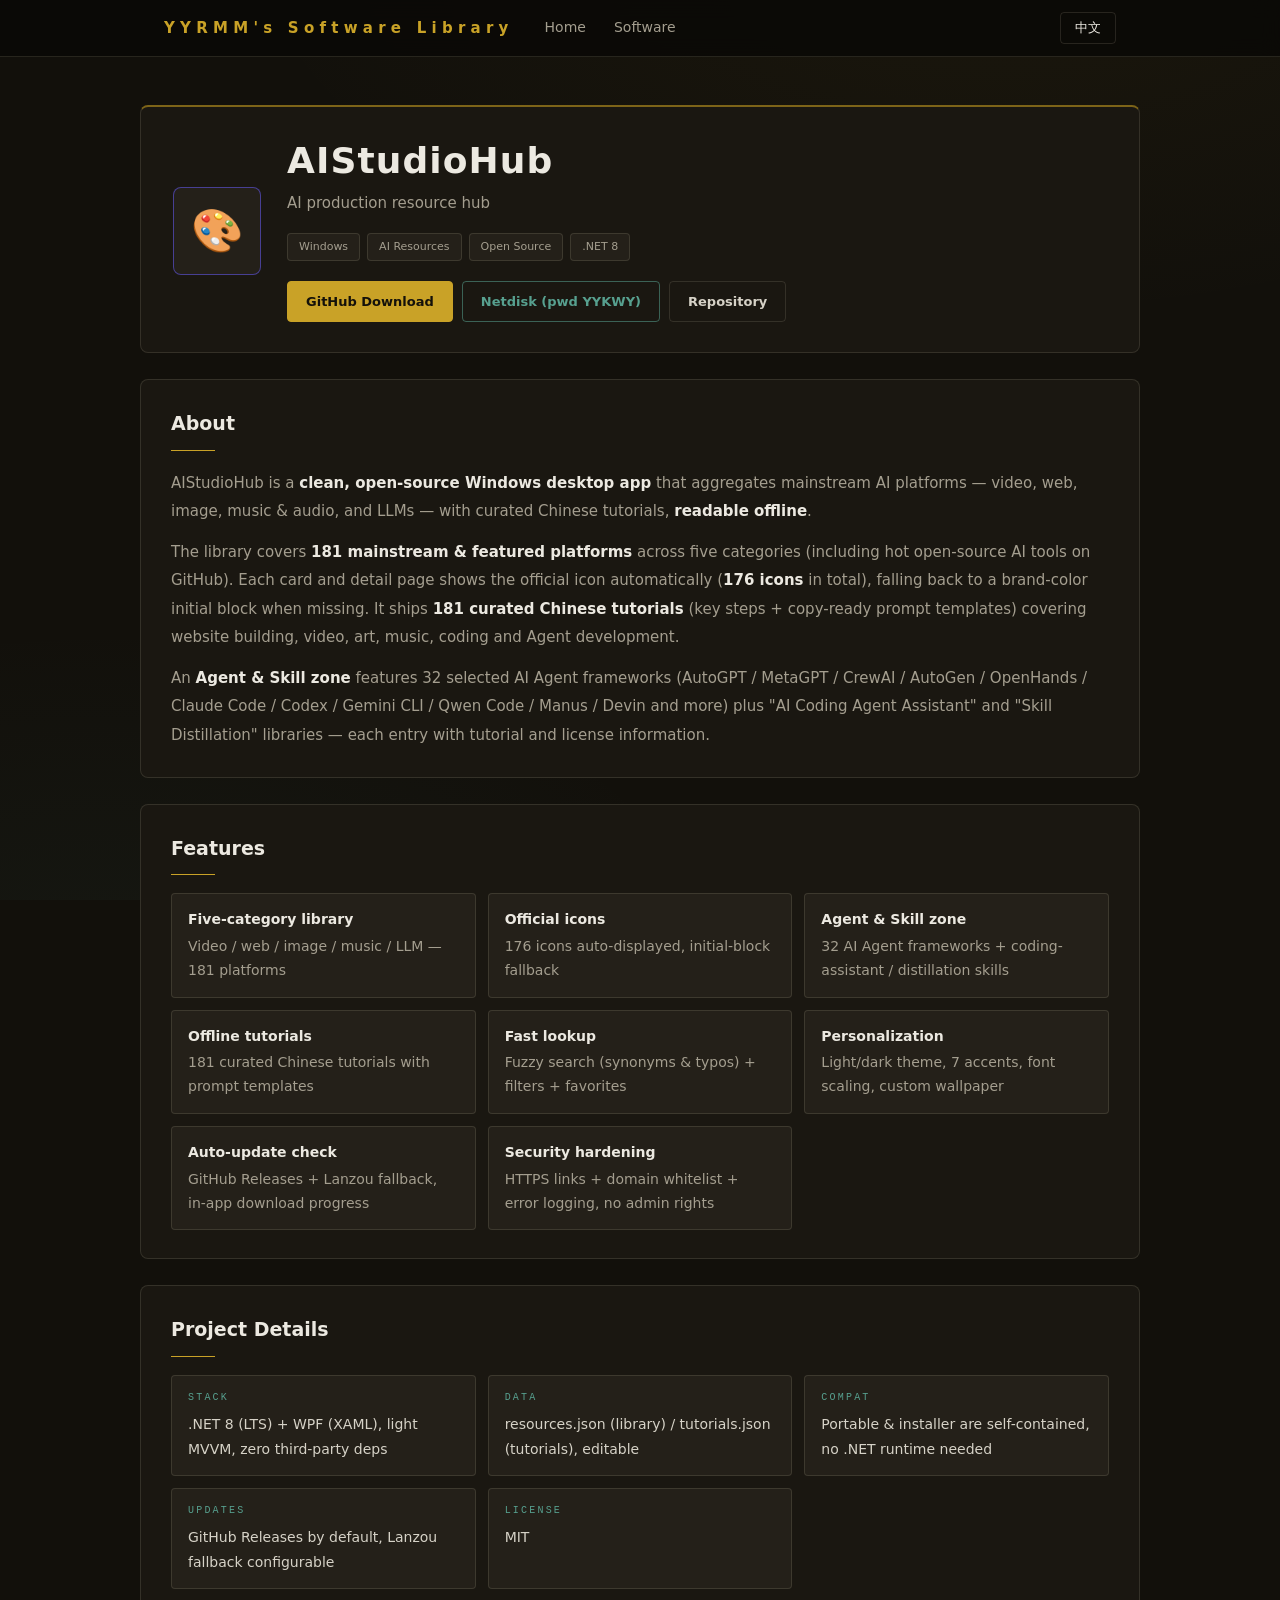
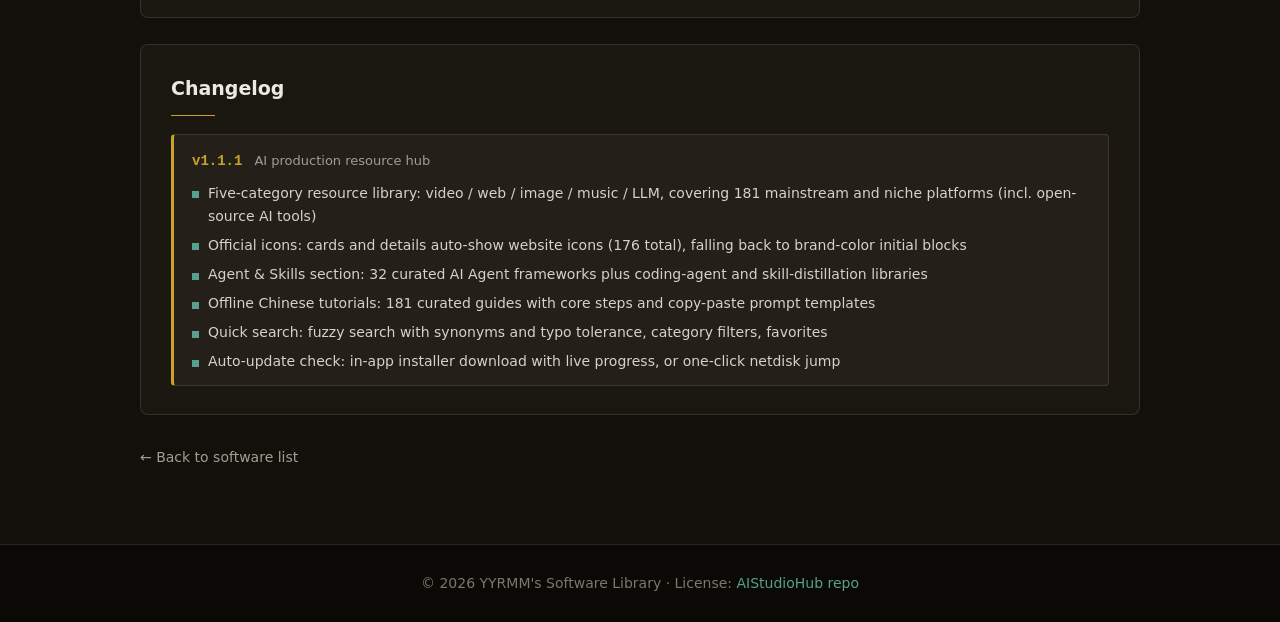
==== commit d4d169f9: "feat: 详情页新增「更新记录」区块，保留最新3版；新增 sync-changelog.py 一键同步脚本（自动解析 WINHELP/OBS 更新日志 + 合并手动双语源）" ====
--- a/detail/aistudio.html
+++ b/detail/aistudio.html
@@ -27,7 +27,7 @@
     </div>
   </header>
 
-  <main class="page container">
+  <main class="page container" data-app="aistudio">
     <!-- ===== Hero ===== -->
     <section class="detail-hero" data-reveal>
       <div class="detail-icon" style="--accent:#4f46e5">🎨</div>
@@ -131,6 +131,13 @@
       </div>
     </section>
 
+    <!-- ===== 更新记录（数据由 scripts/sync-changelog.py 同步生成） ===== -->
+    <section class="detail-section" data-reveal>
+      <h2 class="detail-title" data-lang="zh">更新记录</h2>
+      <h2 class="detail-title" data-lang="en">Changelog</h2>
+      <div id="changelog" class="changelog"></div>
+    </section>
+
     <a class="back-link" href="../index.html#software" data-lang="zh">← 返回软件列表</a>
     <a class="back-link" href="../index.html#software" data-lang="en">← Back to software list</a>
   </main>
@@ -142,6 +149,7 @@
     </div>
   </footer>
 
+  <script src="../assets/js/changelog.js"></script>
   <script src="../assets/js/detail.js"></script>
 </body>
 </html>
--- a/assets/css/detail.css
+++ b/assets/css/detail.css
@@ -380,6 +380,64 @@
   font-size: 14px;
   color: var(--text-body);
 }
+
+/* 更新记录（数据由 scripts/sync-changelog.py 生成） */
+.changelog {
+  display: flex;
+  flex-direction: column;
+  gap: 14px;
+}
+.changelog-empty {
+  font-size: 14px;
+  color: var(--text-muted);
+}
+.changelog-entry {
+  border: 1px solid var(--hairline);
+  border-left: 3px solid var(--gold);
+  background: var(--graphite);
+  border-radius: var(--radius-sm);
+  padding: 14px 18px 12px;
+}
+.changelog-head {
+  display: flex;
+  align-items: baseline;
+  flex-wrap: wrap;
+  gap: 6px 12px;
+  margin-bottom: 8px;
+}
+.changelog-ver {
+  font-family: "SFMono-Regular", "Cascadia Mono", Consolas, "Roboto Mono", monospace;
+  font-size: 14px;
+  font-weight: 700;
+  color: var(--gold);
+}
+.changelog-tagline {
+  font-size: 13px;
+  color: var(--text-muted);
+}
+.changelog-items {
+  margin: 0;
+  padding: 0;
+  list-style: none;
+  display: flex;
+  flex-direction: column;
+  gap: 6px;
+}
+.changelog-items li {
+  position: relative;
+  padding-left: 16px;
+  font-size: 14px;
+  line-height: 1.65;
+  color: var(--text-body);
+}
+.changelog-items li::before {
+  content: "";
+  position: absolute;
+  left: 0; top: 0.68em;
+  width: 7px; height: 7px;
+  background: var(--patina);
+}
+.changelog-items li strong { color: var(--text); font-weight: 600; }
 
 /* 返回链接 */
 .back-link {
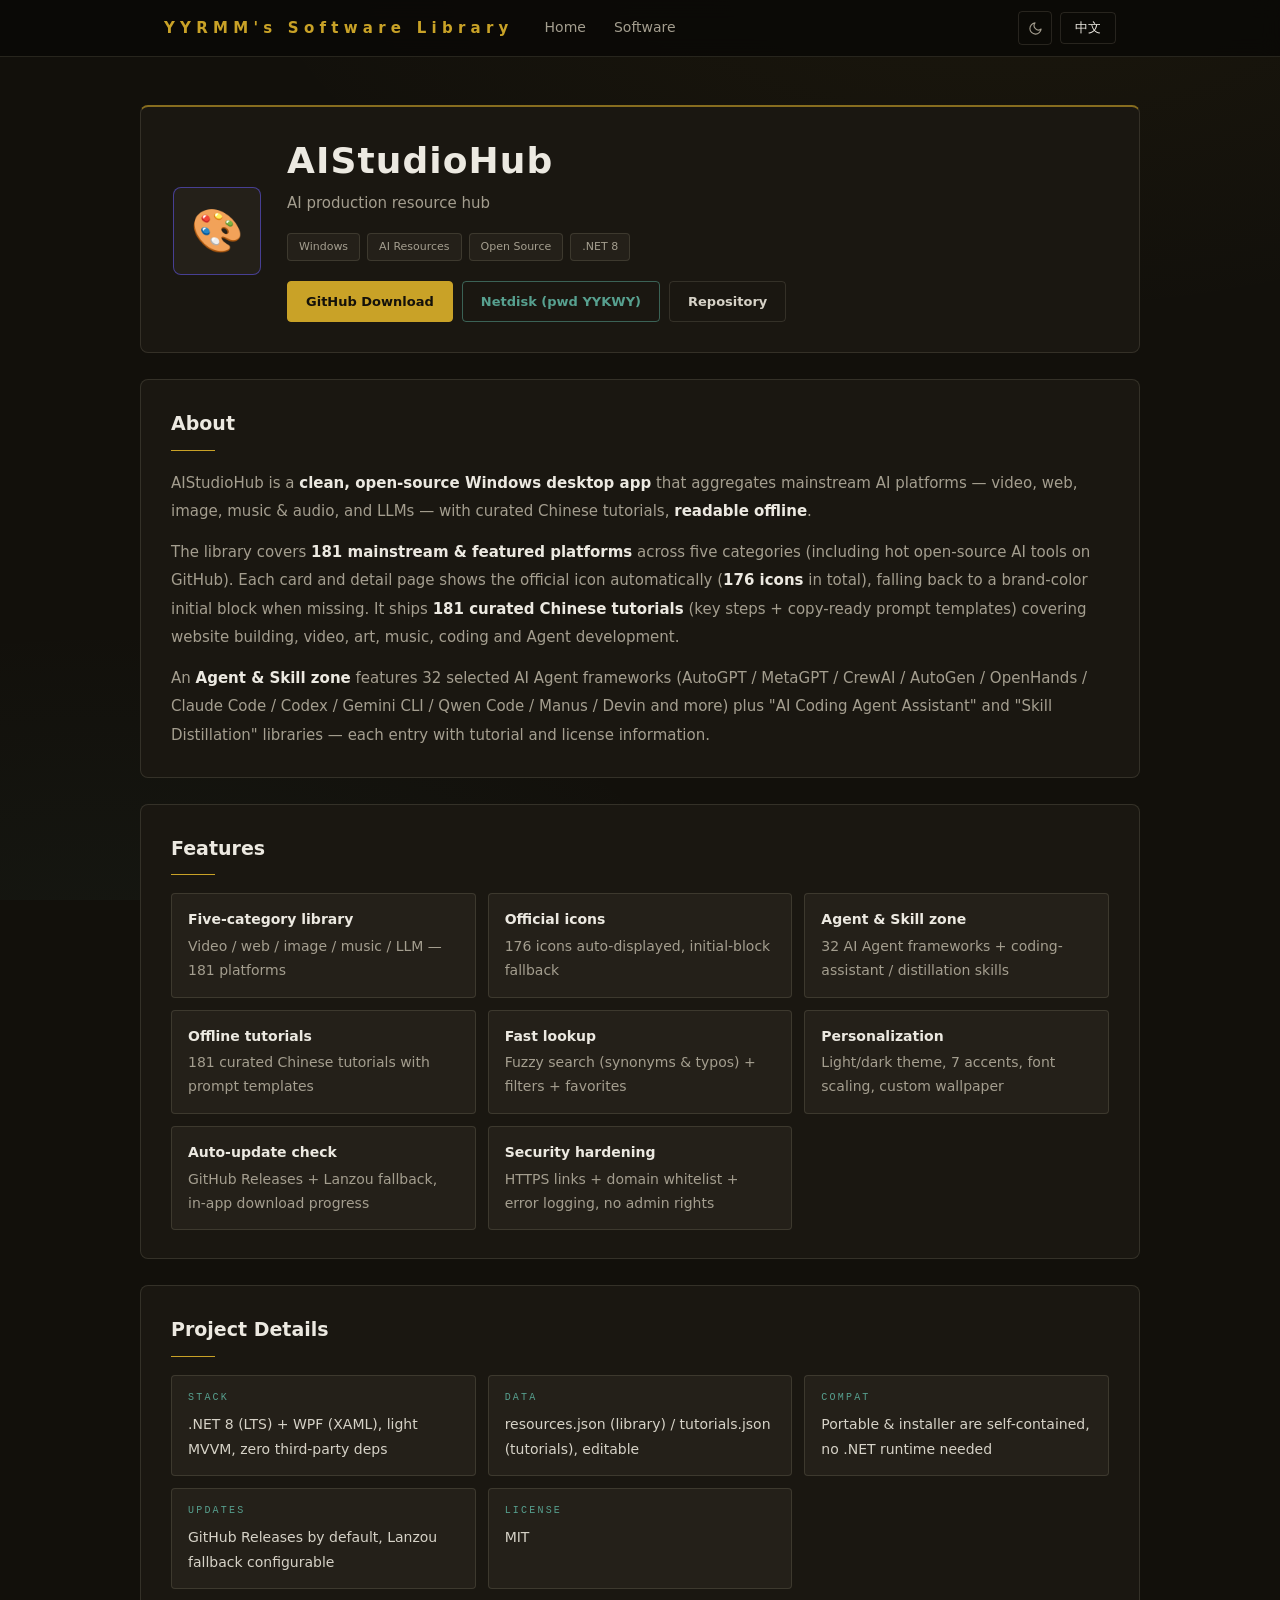
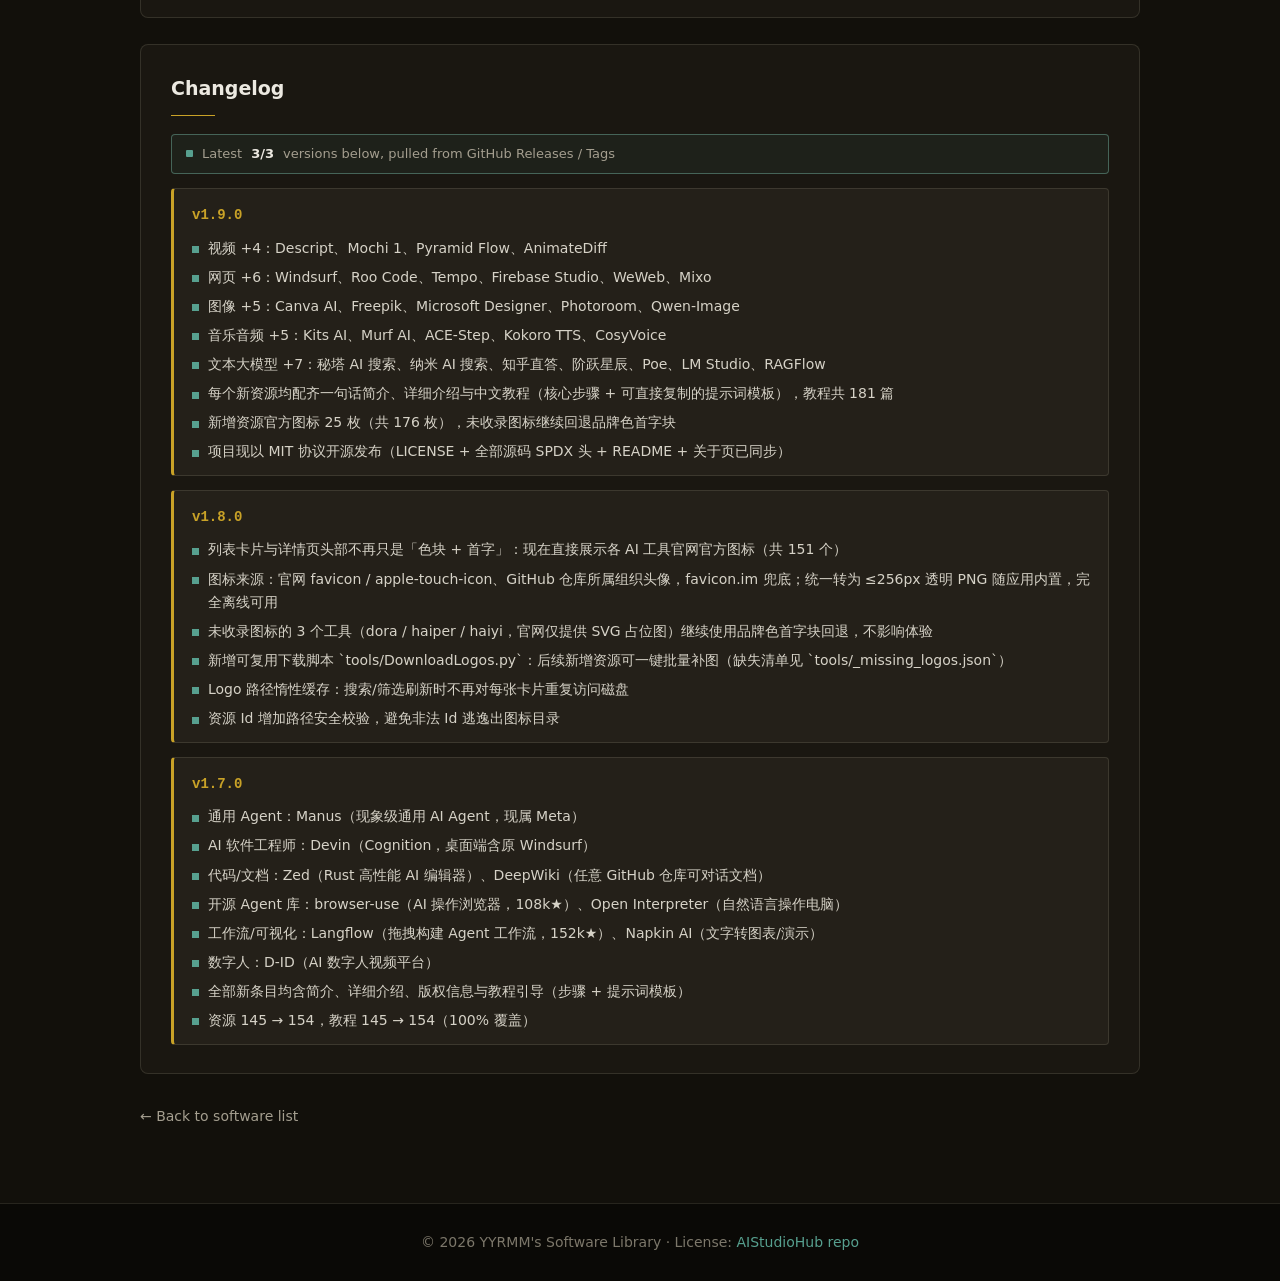
==== commit 0827be12: "feat: 深/浅双主题切换 + 更新记录改从 GitHub Releases/Tags 拉取最近 3 版 - 新增 Neo Kinpaku Light 暖白漆面主题，右上角太阳/月亮按钮一键切换，l" ====
--- a/detail/aistudio.html
+++ b/detail/aistudio.html
@@ -6,6 +6,8 @@
   <meta name="description" content="AIStudioHub — AI 制作资源整合中心详细介绍" />
   <title>AIStudioHub — YYRMM的软件库</title>
   <link rel="icon" href="data:image/svg+xml,%3Csvg xmlns='http://www.w3.org/2000/svg' viewBox='0 0 100 100'%3E%3Ctext y='.9em' font-size='90'%3E%E2%9C%A8%3C/text%3E%3C/svg%3E" />
+  <!-- 主题脚本：head 中同步加载，第一时间应用已保存的主题（防闪烁） -->
+  <script src="../assets/js/theme.js"></script>
   <link rel="stylesheet" href="../assets/css/detail.css" />
 </head>
 <body>
@@ -22,6 +24,7 @@
         <a class="top-link" href="../index.html#software" data-lang="en">Software</a>
       </nav>
       <div class="top-actions">
+        <button id="theme-toggle" class="theme-toggle" type="button" aria-label="切换到浅色主题"></button>
         <button id="lang-toggle" class="lang-toggle" type="button" aria-label="Switch language">EN</button>
       </div>
     </div>
--- a/assets/css/detail.css
+++ b/assets/css/detail.css
@@ -25,10 +25,58 @@
   --hairline:        rgba(214, 204, 178, 0.14);
   --hairline-strong: rgba(201, 162, 39, 0.55);
 
+  /* 派生表面色（随主题整体切换，避免硬编码） */
+  --topbar-bg:    rgba(10, 9, 6, 0.9);
+  --selection-bg: rgba(201, 162, 39, 0.32);
+  --selection-fg: #fff;
+  --gold-soft:    rgba(201, 162, 39, 0.08);
+  --patina-soft:  rgba(87, 160, 143, 0.1);
+  --on-gold:      #14110a;
+  --glow-gold:    rgba(201, 162, 39, 0.05);
+  --glow-patina:  rgba(87, 160, 143, 0.05);
+
   --radius: 8px;
   --radius-sm: 4px;
   --max-width: 1000px;
   --ease: cubic-bezier(0.22, 0.7, 0.2, 1);
+}
+
+/* ============================================================
+   浅色主题：暖白漆面（与主页一致，Neo Kinpaku Light）
+   同一套设计语言：细线边框、扁平克制、金/铜绿双色；
+   仅把"漆面"换成暖米白，金与铜绿加深以保证浅底对比度。
+   启用方式：<html data-theme="light">（assets/js/theme.js 控制）
+   ============================================================ */
+[data-theme="light"] {
+  --lacquer:      #f5f2ea;
+  --lacquer-deep: #ebe7dc;
+  --raised:       #fdfbf5;
+  --graphite:     #f1ede3;
+  --graphite-2:   #e8e3d7;
+
+  --gold:        #9c7c1e;
+  --gold-pale:   #b8922e;
+  --gold-deep:   #7a5f15;
+  --patina:      #2f7d6d;
+  --patina-pale: #3c9584;
+  --patina-deep: #245f52;
+
+  --text:        #2c2820;
+  --text-body:   #413c31;
+  --text-muted:  #6d675a;
+  --text-faint:  #918a7a;
+
+  --hairline:        rgba(84, 70, 40, 0.18);
+  --hairline-strong: rgba(156, 124, 30, 0.65);
+
+  --topbar-bg:    rgba(250, 248, 241, 0.92);
+  --selection-bg: rgba(156, 124, 30, 0.26);
+  --selection-fg: #2c2820;
+  --gold-soft:    rgba(156, 124, 30, 0.1);
+  --patina-soft:  rgba(47, 125, 109, 0.12);
+  --on-gold:      #fdfbf5;
+  --glow-gold:    rgba(156, 124, 30, 0.07);
+  --glow-patina:  rgba(47, 125, 109, 0.07);
 }
 
 * { margin: 0; padding: 0; box-sizing: border-box; }
@@ -45,7 +93,7 @@
   min-height: 100vh;
 }
 
-::selection { background: rgba(201, 162, 39, 0.32); color: #fff; }
+::selection { background: var(--selection-bg); color: var(--selection-fg); }
 
 ::-webkit-scrollbar { width: 10px; height: 10px; }
 ::-webkit-scrollbar-track { background: var(--lacquer); }
@@ -81,8 +129,8 @@
   overflow: hidden;
   pointer-events: none;
   background:
-    radial-gradient(110% 80% at 78% -8%, rgba(201, 162, 39, 0.05), transparent 55%),
-    radial-gradient(90% 70% at 8% 108%, rgba(87, 160, 143, 0.05), transparent 55%),
+    radial-gradient(110% 80% at 78% -8%, var(--glow-gold), transparent 55%),
+    radial-gradient(90% 70% at 8% 108%, var(--glow-patina), transparent 55%),
     var(--lacquer);
 }
 
@@ -95,7 +143,7 @@
   position: sticky;
   top: 0;
   z-index: 55;
-  background: rgba(10, 9, 6, 0.9);
+  background: var(--topbar-bg);
   -webkit-backdrop-filter: blur(10px);
   backdrop-filter: blur(10px);
   border-bottom: 1px solid var(--hairline);
@@ -133,7 +181,7 @@
   font-weight: 500;
   transition: color 0.2s ease, background 0.2s ease;
 }
-.top-link:hover { color: var(--gold); background: rgba(201, 162, 39, 0.08); }
+.top-link:hover { color: var(--gold); background: var(--gold-soft); }
 
 .top-actions { display: flex; align-items: center; gap: 8px; }
 
@@ -148,6 +196,24 @@
   transition: color 0.2s ease, border-color 0.2s ease;
 }
 .lang-toggle:hover {
+  border-color: var(--hairline-strong);
+  color: var(--gold);
+}
+
+/* 主题切换按钮（太阳 / 月亮，与语言按钮同族） */
+.theme-toggle {
+  display: inline-flex;
+  align-items: center;
+  justify-content: center;
+  width: 34px; height: 34px;
+  border: 1px solid var(--hairline);
+  background: transparent;
+  color: var(--text-muted);
+  border-radius: var(--radius-sm);
+  cursor: pointer;
+  transition: color 0.2s ease, border-color 0.2s ease;
+}
+.theme-toggle:hover {
   border-color: var(--hairline-strong);
   color: var(--gold);
 }
@@ -166,7 +232,7 @@
   border-radius: var(--radius);
   background: var(--raised);
   border: 1px solid var(--hairline);
-  border-top: 2px solid color-mix(in srgb, var(--card-accent, var(--gold)) 62%, #000);
+  border-top: 2px solid color-mix(in srgb, var(--card-accent, var(--gold)) 62%, var(--raised));
 }
 
 .detail-icon {
@@ -242,7 +308,7 @@
 
 .btn-primary {
   background: var(--gold);
-  color: #14110a;
+  color: var(--on-gold);
   border: 1px solid var(--gold);
 }
 .btn-primary:hover {
@@ -268,7 +334,7 @@
   border: 1px solid color-mix(in srgb, var(--patina) 55%, transparent);
 }
 .btn-cyan:hover {
-  background: rgba(87, 160, 143, 0.1);
+  background: var(--patina-soft);
   color: var(--patina-pale);
   border-color: var(--patina);
 }
@@ -391,6 +457,27 @@
   font-size: 14px;
   color: var(--text-muted);
 }
+/* 更新记录提醒条：集满 3 条后推送至 GitHub Pages 上线 */
+.changelog-note {
+  display: flex;
+  align-items: center;
+  gap: 9px;
+  font-size: 13px;
+  line-height: 1.6;
+  padding: 9px 14px;
+  border-radius: var(--radius-sm);
+  border: 1px solid color-mix(in srgb, var(--patina) 42%, var(--hairline));
+  background: color-mix(in srgb, var(--patina) 7%, var(--raised));
+  color: var(--text-muted);
+}
+.changelog-note::before {
+  content: "";
+  flex-shrink: 0;
+  width: 7px; height: 7px;
+  background: var(--patina);
+  border-radius: 1px;
+}
+.changelog-note strong { color: var(--text); font-weight: 600; }
 .changelog-entry {
   border: 1px solid var(--hairline);
   border-left: 3px solid var(--gold);
@@ -484,6 +571,7 @@
   .topbar .brand { display: none; }
   .topbar-inner { height: auto; min-height: 56px; flex-wrap: wrap; padding: 4px 0; row-gap: 2px; }
   .top-link { font-size: 13px; padding: 5px 8px; }
+  .theme-toggle { width: 30px; height: 30px; }
   .lang-toggle { font-size: 12px; padding: 5px 10px; }
   .page { padding: 30px 0 52px; }
   .detail-hero { padding: 24px 20px 22px; gap: 18px; justify-content: center; text-align: center; }
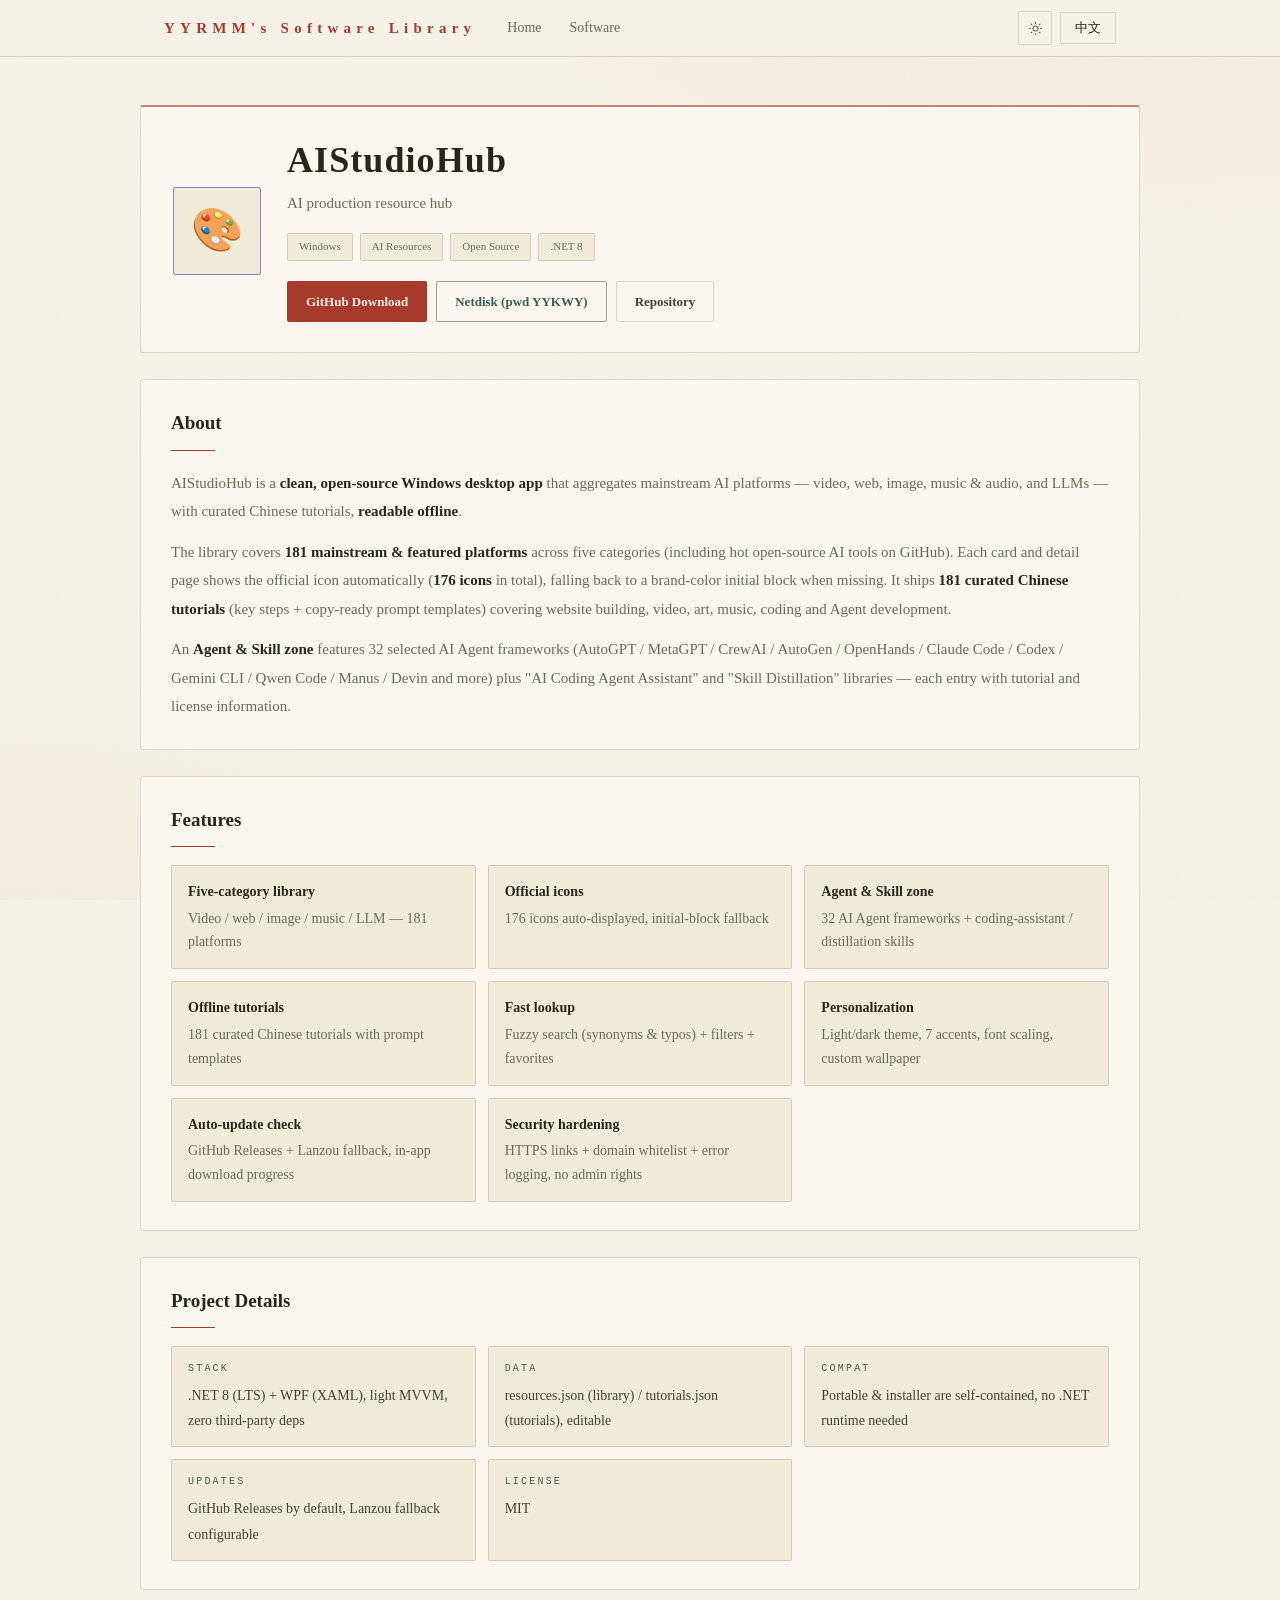
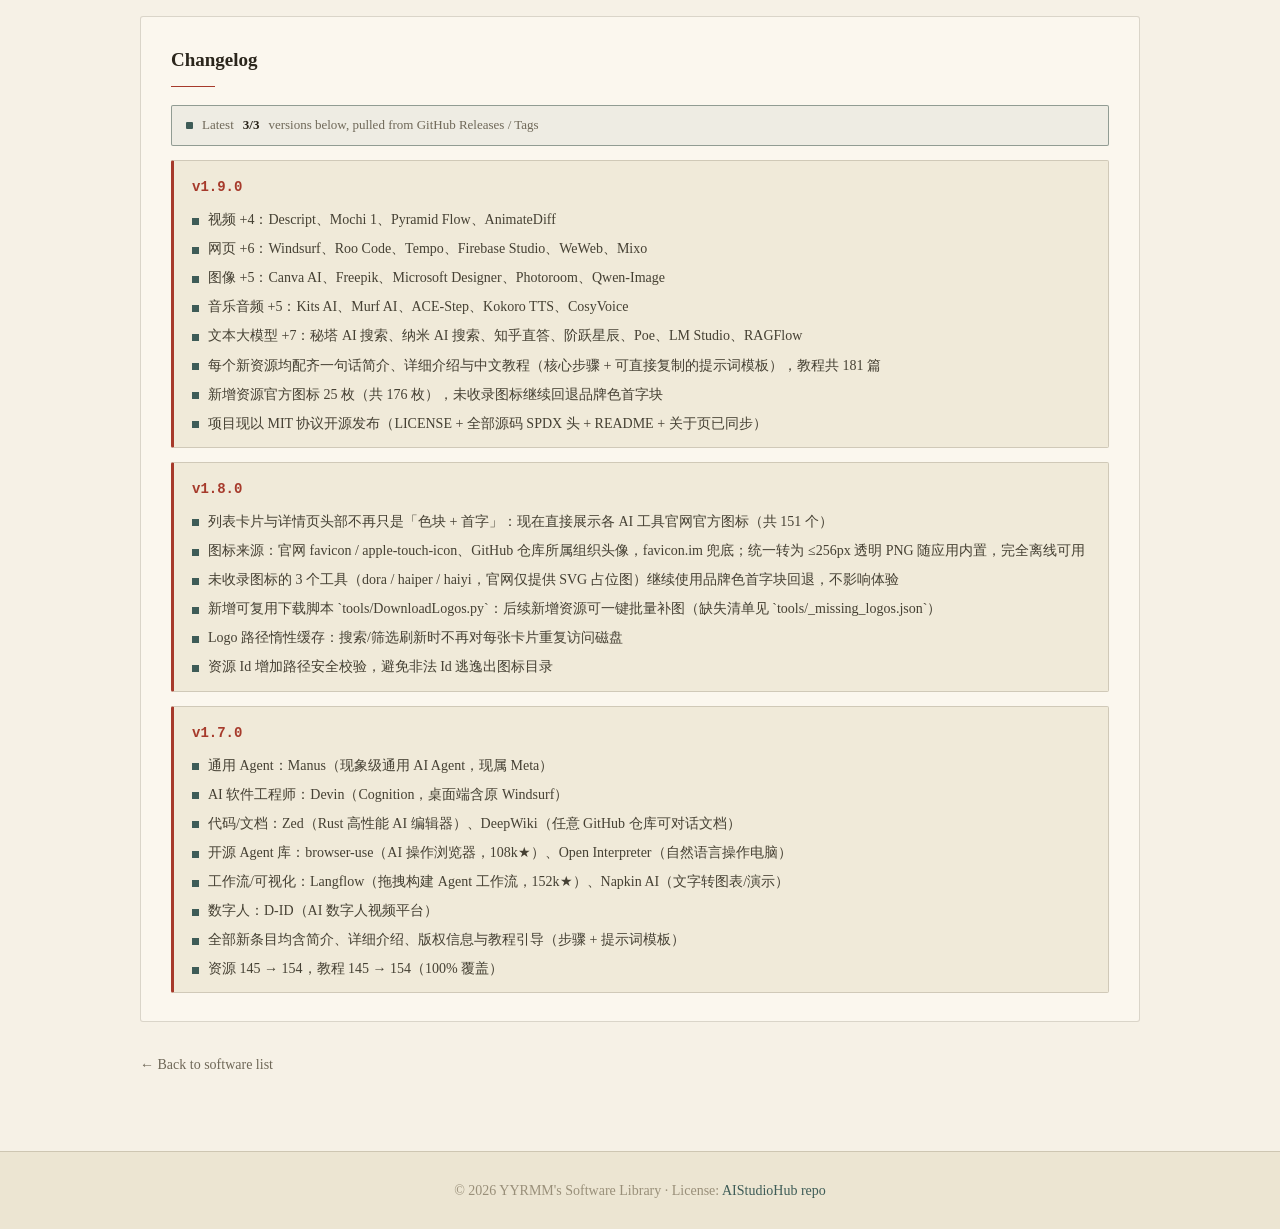
==== commit 74112a73: "feat: 纸墨主题改版 + 内容更新 - UI: 中国风纸墨双主题（宣纸浅色/墨色深底），衬线标题、细线分区、宣纸纹理 - 动画: 标题逐字水墨浮现，融入版式不遮挡页面 - 内容: 新增项目介绍；司" ====
--- a/detail/aistudio.html
+++ b/detail/aistudio.html
@@ -1,11 +1,11 @@
-<!DOCTYPE html>
+﻿<!DOCTYPE html>
 <html lang="zh-CN">
 <head>
   <meta charset="UTF-8" />
   <meta name="viewport" content="width=device-width, initial-scale=1.0" />
   <meta name="description" content="AIStudioHub — AI 制作资源整合中心详细介绍" />
   <title>AIStudioHub — YYRMM的软件库</title>
-  <link rel="icon" href="data:image/svg+xml,%3Csvg xmlns='http://www.w3.org/2000/svg' viewBox='0 0 100 100'%3E%3Ctext y='.9em' font-size='90'%3E%E2%9C%A8%3C/text%3E%3C/svg%3E" />
+  <link rel="icon" type="image/png" href="../assets/images/favicon.png" />
   <!-- 主题脚本：head 中同步加载，第一时间应用已保存的主题（防闪烁） -->
   <script src="../assets/js/theme.js"></script>
   <link rel="stylesheet" href="../assets/css/detail.css" />
--- a/assets/css/detail.css
+++ b/assets/css/detail.css
@@ -1,82 +1,85 @@
 /* ============================================================
-   YYRMM 的软件库 — 详情页样式（与主页同主题：Neo Kinpaku）
-   深色漆面 · 金箔金主色 · 铜绿次色 · 细线边框 · 克制动效
+   YYRMM 的软件库 — 详情页样式（纸墨主题，与主页同源）
+   宣纸浅色 ⇄ 墨色深底 · 朱砂点睛 · 低饱和金辅助 · 黛青次色
    ============================================================ */
 
 :root {
-  --lacquer:      #12100b;
-  --lacquer-deep: #0a0906;
-  --raised:       #1a1711;
-  --graphite:     #242019;
-  --graphite-2:   #2d2820;
-
-  --gold:        #c9a227;
-  --gold-pale:   #e2c160;
-  --gold-deep:   #8a6d1f;
-  --patina:      #57a08f;
-  --patina-pale: #7fc0b0;
-  --patina-deep: #3a6f63;
-
-  --text:        #ece9e1;
-  --text-body:   #d6d2c7;
-  --text-muted:  #a49e8f;
-  --text-faint:  #7c776a;
-
-  --hairline:        rgba(214, 204, 178, 0.14);
-  --hairline-strong: rgba(201, 162, 39, 0.55);
+  /* 宣纸浅色（默认日间主题） */
+  --lacquer:      #f6f1e6;
+  --lacquer-deep: #ece5d2;
+  --raised:       #fbf7ee;
+  --graphite:     #f0ead9;
+  --graphite-2:   #e7dfcc;
+
+  /* 主色：朱砂（沿用 --gold 变量名承载主强调色） */
+  --gold:        #a63a2b;
+  --gold-pale:   #b94834;
+  --gold-deep:   #872d21;
+  /* 次色：黛青 */
+  --patina:      #3e5c57;
+  --patina-pale: #557a74;
+  --patina-deep: #2c453f;
+
+  --text:        #2b261c;
+  --text-body:   #454033;
+  --text-muted:  #6f6858;
+  --text-faint:  #998f79;
+
+  --hairline:        rgba(70, 58, 35, 0.18);
+  --hairline-strong: rgba(166, 58, 43, 0.6);
 
   /* 派生表面色（随主题整体切换，避免硬编码） */
-  --topbar-bg:    rgba(10, 9, 6, 0.9);
-  --selection-bg: rgba(201, 162, 39, 0.32);
-  --selection-fg: #fff;
-  --gold-soft:    rgba(201, 162, 39, 0.08);
-  --patina-soft:  rgba(87, 160, 143, 0.1);
-  --on-gold:      #14110a;
-  --glow-gold:    rgba(201, 162, 39, 0.05);
-  --glow-patina:  rgba(87, 160, 143, 0.05);
-
-  --radius: 8px;
-  --radius-sm: 4px;
+  --topbar-bg:    rgba(246, 241, 230, 0.92);
+  --selection-bg: rgba(166, 58, 43, 0.22);
+  --selection-fg: #2b261c;
+  --gold-soft:    rgba(166, 58, 43, 0.08);
+  --patina-soft:  rgba(62, 92, 87, 0.1);
+  --on-gold:      #f6f1e6;
+  --glow-gold:    rgba(166, 58, 43, 0.05);
+  --glow-patina:  rgba(150, 120, 31, 0.05);
+
+  --radius: 3px;
+  --radius-sm: 2px;
   --max-width: 1000px;
   --ease: cubic-bezier(0.22, 0.7, 0.2, 1);
-}
-
-/* ============================================================
-   浅色主题：暖白漆面（与主页一致，Neo Kinpaku Light）
-   同一套设计语言：细线边框、扁平克制、金/铜绿双色；
-   仅把"漆面"换成暖米白，金与铜绿加深以保证浅底对比度。
-   启用方式：<html data-theme="light">（assets/js/theme.js 控制）
-   ============================================================ */
-[data-theme="light"] {
-  --lacquer:      #f5f2ea;
-  --lacquer-deep: #ebe7dc;
-  --raised:       #fdfbf5;
-  --graphite:     #f1ede3;
-  --graphite-2:   #e8e3d7;
-
-  --gold:        #9c7c1e;
-  --gold-pale:   #b8922e;
-  --gold-deep:   #7a5f15;
-  --patina:      #2f7d6d;
-  --patina-pale: #3c9584;
-  --patina-deep: #245f52;
-
-  --text:        #2c2820;
-  --text-body:   #413c31;
-  --text-muted:  #6d675a;
-  --text-faint:  #918a7a;
-
-  --hairline:        rgba(84, 70, 40, 0.18);
-  --hairline-strong: rgba(156, 124, 30, 0.65);
-
-  --topbar-bg:    rgba(250, 248, 241, 0.92);
-  --selection-bg: rgba(156, 124, 30, 0.26);
-  --selection-fg: #2c2820;
-  --gold-soft:    rgba(156, 124, 30, 0.1);
-  --patina-soft:  rgba(47, 125, 109, 0.12);
-  --on-gold:      #fdfbf5;
-  --glow-gold:    rgba(156, 124, 30, 0.07);
-  --glow-patina:  rgba(47, 125, 109, 0.07);
+  --font-display: "Noto Serif SC", "Source Han Serif SC", "Source Han Serif CN",
+    "Songti SC", "STSong", "SimSun", Georgia, serif;
+}
+
+/* ============================================================
+   墨色深底（夜间主题）：墨底 · 月白字 · 朱砂与暗金点睛
+   启用方式：<html data-theme="dark">（assets/js/theme.js 控制）
+   ============================================================ */
+[data-theme="dark"] {
+  --lacquer:      #191510;
+  --lacquer-deep: #12100b;
+  --raised:       #211c15;
+  --graphite:     #272118;
+  --graphite-2:   #302920;
+
+  --gold:        #cd6249;
+  --gold-pale:   #dd7a62;
+  --gold-deep:   #b34e37;
+  --patina:      #85a89f;
+  --patina-pale: #a3c2ba;
+  --patina-deep: #67897f;
+
+  --text:        #ede6d7;
+  --text-body:   #d8d0bf;
+  --text-muted:  #a59c88;
+  --text-faint:  #7d7462;
+
+  --hairline:        rgba(222, 210, 180, 0.16);
+  --hairline-strong: rgba(205, 98, 73, 0.6);
+
+  --topbar-bg:    rgba(18, 16, 11, 0.9);
+  --selection-bg: rgba(205, 98, 73, 0.32);
+  --selection-fg: #f6f1e6;
+  --gold-soft:    rgba(205, 98, 73, 0.1);
+  --patina-soft:  rgba(133, 168, 159, 0.12);
+  --on-gold:      #191510;
+  --glow-gold:    rgba(205, 98, 73, 0.06);
+  --glow-patina:  rgba(201, 168, 106, 0.05);
 }
 
 * { margin: 0; padding: 0; box-sizing: border-box; }
@@ -84,8 +87,7 @@
 html { scroll-behavior: smooth; }
 
 body {
-  font-family: "Segoe UI", "PingFang SC", "Hiragino Sans GB", "Microsoft YaHei",
-    system-ui, -apple-system, sans-serif;
+  font-family: var(--font-display);
   background: var(--lacquer);
   color: var(--text-body);
   line-height: 1.8;
@@ -129,9 +131,16 @@
   overflow: hidden;
   pointer-events: none;
   background:
-    radial-gradient(110% 80% at 78% -8%, var(--glow-gold), transparent 55%),
-    radial-gradient(90% 70% at 8% 108%, var(--glow-patina), transparent 55%),
+    radial-gradient(90% 60% at 88% -10%, var(--glow-gold), transparent 60%),
+    radial-gradient(80% 55% at 0% 110%, var(--glow-patina), transparent 60%),
     var(--lacquer);
+}
+.bg-scene::after {
+  content: "";
+  position: absolute;
+  inset: 0;
+  opacity: 0.5;
+  background-image: url("data:image/svg+xml,%3Csvg xmlns='http://www.w3.org/2000/svg' width='140' height='140'%3E%3Cfilter id='n'%3E%3CfeTurbulence type='fractalNoise' baseFrequency='0.85' numOctaves='2'/%3E%3C/filter%3E%3Crect width='140' height='140' filter='url(%23n)' opacity='0.05'/%3E%3C/svg%3E");
 }
 
 .aurora, .bg-grid, .bg-vignette, .cursor-glow { display: none; }
@@ -539,6 +548,36 @@
   transition: color 0.2s ease;
 }
 .back-link:hover { color: var(--gold); }
+
+/* 「停止开发」告示横幅 */
+.status-banner {
+  display: flex;
+  align-items: center;
+  gap: 12px;
+  margin-top: 22px;
+  padding: 13px 18px;
+  border: 1px solid color-mix(in srgb, var(--gold) 45%, var(--hairline));
+  border-left: 3px solid var(--gold);
+  background: color-mix(in srgb, var(--gold) 6%, var(--raised));
+  border-radius: var(--radius-sm);
+}
+.status-banner::before {
+  content: "停";
+  flex-shrink: 0;
+  width: 34px; height: 34px;
+  display: inline-flex;
+  align-items: center;
+  justify-content: center;
+  font-family: var(--font-display);
+  font-size: 16px;
+  font-weight: 700;
+  color: var(--gold);
+  border: 2px solid var(--gold);
+  border-radius: var(--radius-sm);
+  transform: rotate(-6deg);
+}
+.status-banner p { font-size: 14px; line-height: 1.7; color: var(--text-muted); }
+.status-banner strong { color: var(--gold); font-weight: 600; }
 
 /* ============================================================
    页脚
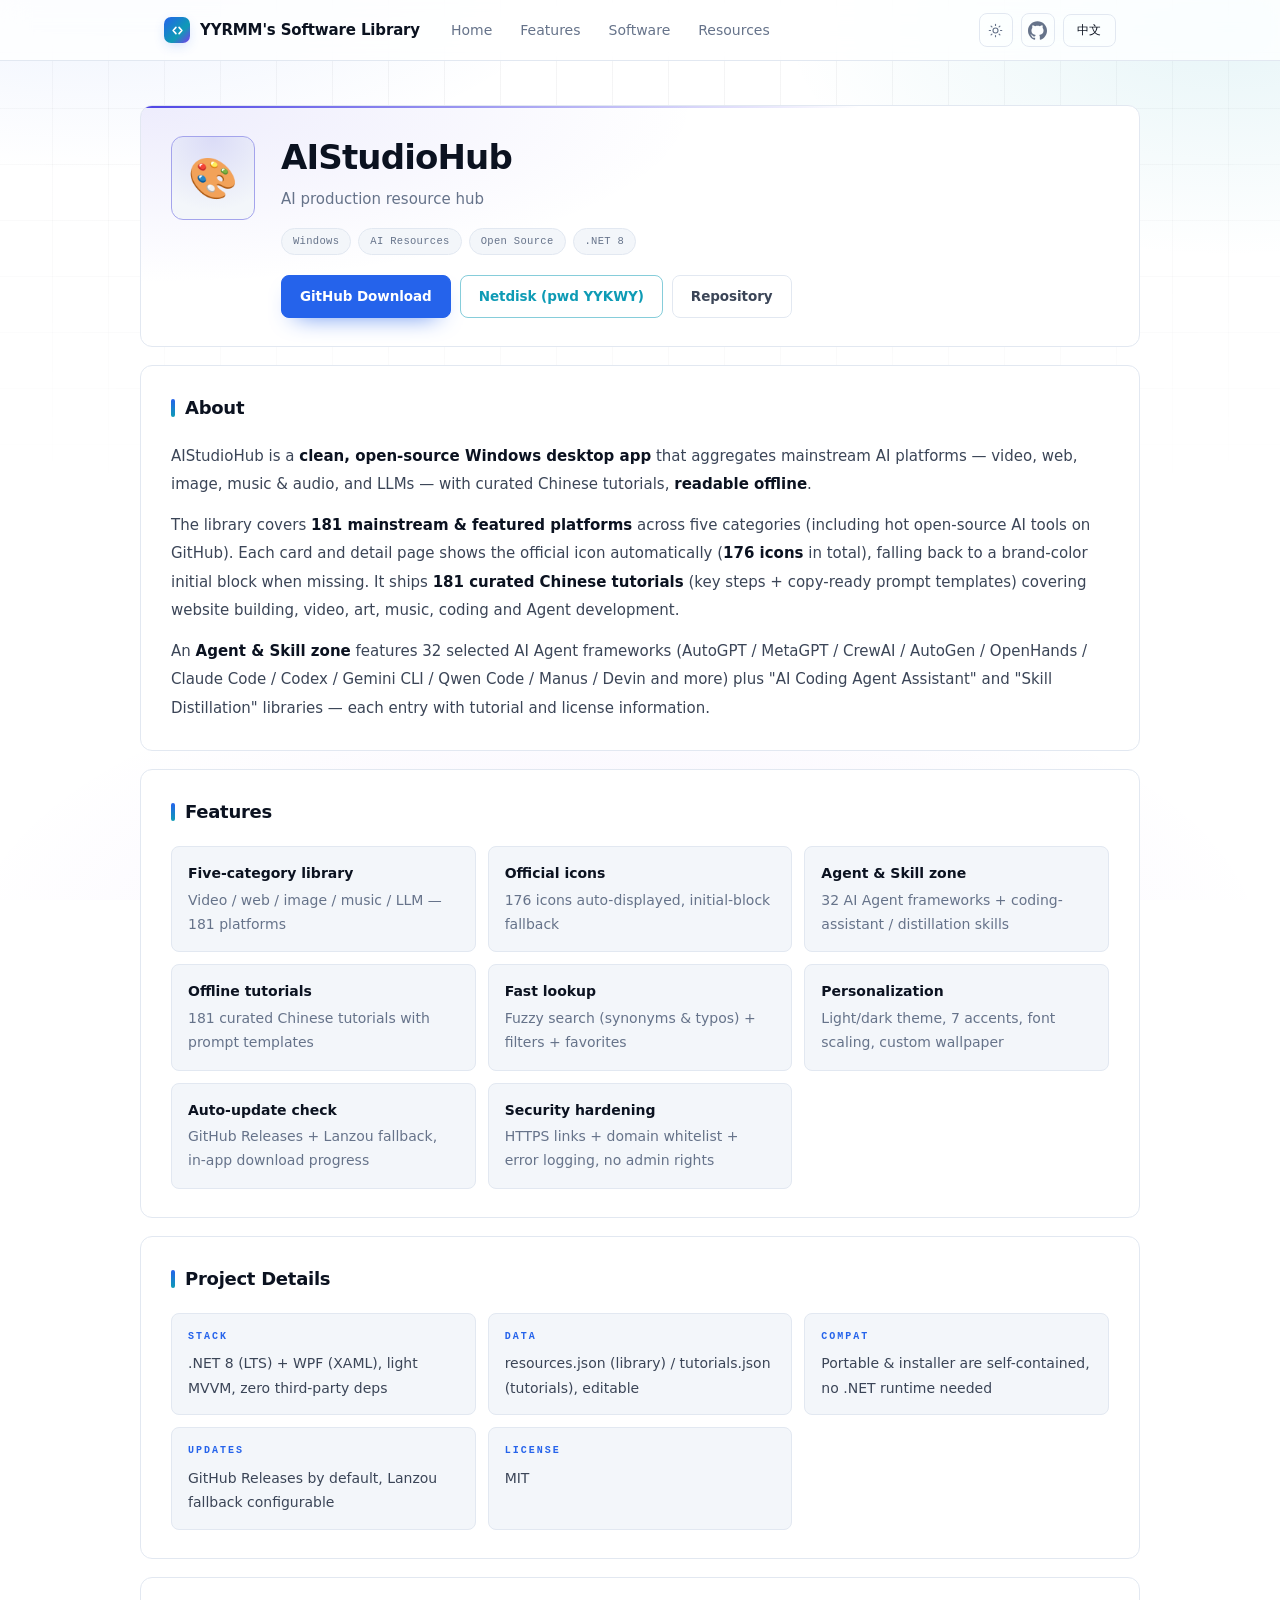
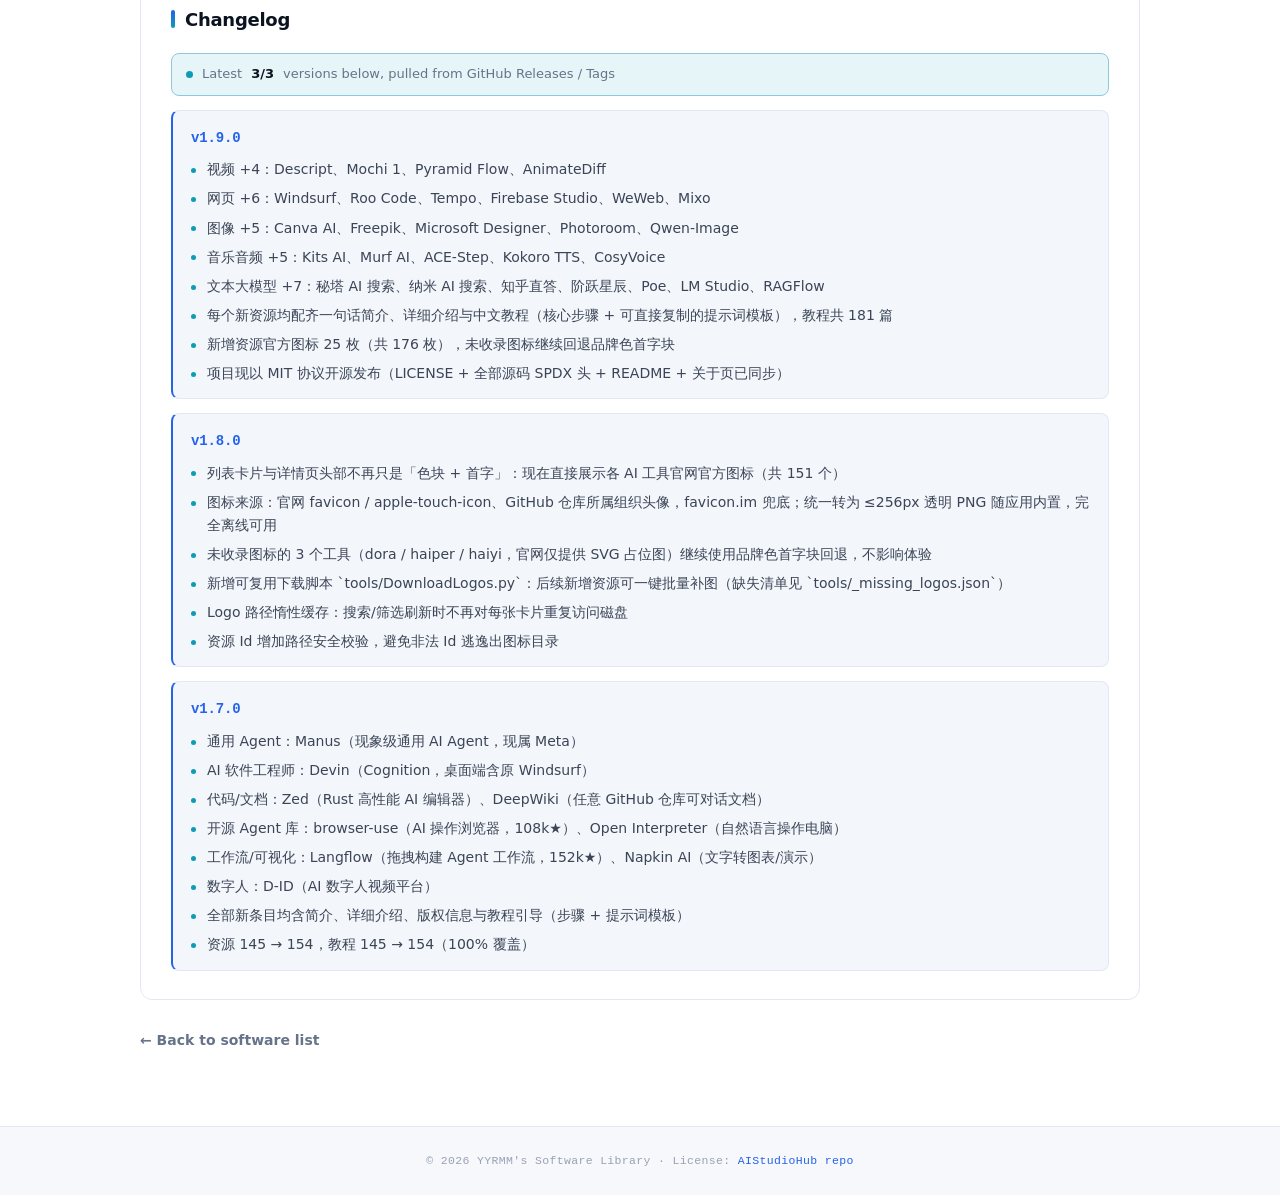
==== commit 22e506fc: "feat(ui): 科技风改版 —— Hero 界面预览 + 数据统计条 + 编号特性区块，深浅双主题重做 - style.css / detail.css 全面重写：细网格背景 + 柔光晕、玻璃面板" ====
--- a/detail/aistudio.html
+++ b/detail/aistudio.html
@@ -15,16 +15,28 @@
 
   <header class="topbar">
     <div class="container topbar-inner">
-      <a class="brand" href="../index.html" data-lang="zh">YYRMM的软件库</a>
-      <a class="brand" href="../index.html" data-lang="en">YYRMM's Software Library</a>
+      <a class="brand" href="../index.html">
+        <span class="brand-mark" aria-hidden="true">
+          <svg viewBox="0 0 24 24" width="15" height="15" fill="none" stroke="currentColor" stroke-width="2.6" stroke-linecap="round" stroke-linejoin="round"><path d="M9.5 7 5 12l4.5 5M14.5 7 19 12l-4.5 5"/></svg>
+        </span>
+        <span data-lang="zh">YYRMM的软件库</span>
+        <span data-lang="en">YYRMM's Software Library</span>
+      </a>
       <nav class="top-nav">
         <a class="top-link" href="../index.html#home" data-lang="zh">首页</a>
         <a class="top-link" href="../index.html#home" data-lang="en">Home</a>
+        <a class="top-link" href="../index.html#features" data-lang="zh">特性</a>
+        <a class="top-link" href="../index.html#features" data-lang="en">Features</a>
         <a class="top-link" href="../index.html#software" data-lang="zh">软件列表</a>
         <a class="top-link" href="../index.html#software" data-lang="en">Software</a>
+        <a class="top-link" href="../index.html#resources" data-lang="zh">资料</a>
+        <a class="top-link" href="../index.html#resources" data-lang="en">Resources</a>
       </nav>
       <div class="top-actions">
         <button id="theme-toggle" class="theme-toggle" type="button" aria-label="切换到浅色主题"></button>
+        <a class="social-link" href="https://github.com/YYRMMAYO?tab=repositories" target="_blank" rel="noopener" aria-label="GitHub">
+          <svg viewBox="0 0 24 24" width="19" height="19" fill="currentColor" aria-hidden="true"><path d="M12 .297c-6.63 0-12 5.373-12 12 0 5.303 3.438 9.8 8.205 11.385.6.113.82-.258.82-.577 0-.285-.01-1.04-.015-2.04-3.338.724-4.042-1.61-4.042-1.61C4.422 18.07 3.633 17.7 3.633 17.7c-1.087-.744.084-.729.084-.729 1.205.084 1.838 1.236 1.838 1.236 1.07 1.835 2.809 1.305 3.495.998.108-.776.417-1.305.76-1.605-2.665-.3-5.466-1.332-5.466-5.93 0-1.31.465-2.38 1.235-3.22-.135-.303-.54-1.523.105-3.176 0 0 1.005-.322 3.3 1.23.96-.267 1.98-.399 3-.405 1.02.006 2.04.138 3 .405 2.28-1.552 3.285-1.23 3.285-1.23.645 1.653.24 2.873.12 3.176.765.84 1.23 1.91 1.23 3.22 0 4.61-2.805 5.625-5.475 5.92.42.36.81 1.096.81 2.22 0 1.606-.015 2.896-.015 3.286 0 .315.21.69.825.57C20.565 22.092 24 17.592 24 12.297c0-6.627-5.373-12-12-12"/></svg>
+        </a>
         <button id="lang-toggle" class="lang-toggle" type="button" aria-label="Switch language">EN</button>
       </div>
     </div>
@@ -32,8 +44,8 @@
 
   <main class="page container" data-app="aistudio">
     <!-- ===== Hero ===== -->
-    <section class="detail-hero" data-reveal>
-      <div class="detail-icon" style="--accent:#4f46e5">🎨</div>
+    <section class="detail-hero" data-reveal style="--card-accent:#4f46e5">
+      <div class="detail-icon">🎨</div>
       <div class="detail-hero-text">
         <h1 class="detail-name">AIStudioHub</h1>
         <p class="detail-tagline" data-lang="zh">AI 制作资源整合中心</p>
--- a/assets/css/detail.css
+++ b/assets/css/detail.css
@@ -1,110 +1,144 @@
 /* ============================================================
-   YYRMM 的软件库 — 详情页样式（纸墨主题，与主页同源）
-   宣纸浅色 ⇄ 墨色深底 · 朱砂点睛 · 低饱和金辅助 · 黛青次色
+   YYRMM 的软件库 — 详情页样式（科技风，与主页同源）
+   浅色：白底科技官网   深色：深空玻璃
+   变量命名与 assets/css/style.css 保持一致；同时保留 --gold /
+   --patina 两个历史别名，兼容详情页里的既有行内样式。
    ============================================================ */
 
 :root {
-  /* 宣纸浅色（默认日间主题） */
-  --lacquer:      #f6f1e6;
-  --lacquer-deep: #ece5d2;
-  --raised:       #fbf7ee;
-  --graphite:     #f0ead9;
-  --graphite-2:   #e7dfcc;
-
-  /* 主色：朱砂（沿用 --gold 变量名承载主强调色） */
-  --gold:        #a63a2b;
-  --gold-pale:   #b94834;
-  --gold-deep:   #872d21;
-  /* 次色：黛青 */
-  --patina:      #3e5c57;
-  --patina-pale: #557a74;
-  --patina-deep: #2c453f;
-
-  --text:        #2b261c;
-  --text-body:   #454033;
-  --text-muted:  #6f6858;
-  --text-faint:  #998f79;
-
-  --hairline:        rgba(70, 58, 35, 0.18);
-  --hairline-strong: rgba(166, 58, 43, 0.6);
-
-  /* 派生表面色（随主题整体切换，避免硬编码） */
-  --topbar-bg:    rgba(246, 241, 230, 0.92);
-  --selection-bg: rgba(166, 58, 43, 0.22);
-  --selection-fg: #2b261c;
-  --gold-soft:    rgba(166, 58, 43, 0.08);
-  --patina-soft:  rgba(62, 92, 87, 0.1);
-  --on-gold:      #f6f1e6;
-  --glow-gold:    rgba(166, 58, 43, 0.05);
-  --glow-patina:  rgba(150, 120, 31, 0.05);
-
-  --radius: 3px;
-  --radius-sm: 2px;
-  --max-width: 1000px;
+  /* ---------- 表面与文字：浅色（默认日间主题） ---------- */
+  --bg:            #ffffff;
+  --bg-soft:       #f6f8fb;
+  --surface:       #ffffff;
+  --surface-2:     #f3f6fa;
+  --surface-3:     #eaeff6;
+
+  --text:          #0b1220;
+  --text-body:     #3b4557;
+  --text-muted:    #66738a;
+  --text-faint:    #97a2b4;
+
+  --border:        #e2e8f1;
+  --border-strong: #c8d2e0;
+
+  /* ---------- 强调色 ---------- */
+  --accent:        #2563eb;
+  --accent-soft:   rgba(37, 99, 235, 0.09);
+  --accent-line:   rgba(37, 99, 235, 0.32);
+  --cyan:          #0e9bb5;
+  --cyan-soft:     rgba(14, 155, 181, 0.1);
+  --violet:        #7c3aed;
+  --violet-soft:   rgba(124, 58, 237, 0.1);
+  --on-accent:     #ffffff;
+
+  --amber:         #b4690e;
+  --amber-soft:    rgba(180, 105, 14, 0.08);
+  --ok:            #0f766e;
+  --ok-soft:       rgba(15, 118, 110, 0.08);
+
+  /* ---------- 历史别名（详情页行内样式仍在使用） ---------- */
+  --gold:        var(--accent);
+  --gold-pale:   var(--accent);
+  --gold-deep:   var(--accent);
+  --patina:      var(--cyan);
+  --patina-pale: var(--cyan);
+  --patina-deep: var(--cyan);
+  --on-gold:     var(--on-accent);
+
+  /* ---------- 背景层 ---------- */
+  --grid-line:     rgba(11, 18, 32, 0.045);
+  --glow-1:        rgba(37, 99, 235, 0.1);
+  --glow-2:        rgba(14, 155, 181, 0.1);
+  --glow-3:        rgba(124, 58, 237, 0.07);
+
+  /* ---------- 派生 ---------- */
+  --topbar-bg:     rgba(255, 255, 255, 0.82);
+  --selection-bg:  rgba(37, 99, 235, 0.2);
+  --selection-fg:  #0b1220;
+  --shadow:        rgba(15, 26, 46, 0.16);
+  --shadow-soft:   rgba(15, 26, 46, 0.08);
+
+  --radius:     12px;
+  --radius-sm:  8px;
+  --radius-pill: 999px;
+  --max-width:  1000px;
   --ease: cubic-bezier(0.22, 0.7, 0.2, 1);
-  --font-display: "Noto Serif SC", "Source Han Serif SC", "Source Han Serif CN",
-    "Songti SC", "STSong", "SimSun", Georgia, serif;
-}
-
-/* ============================================================
-   墨色深底（夜间主题）：墨底 · 月白字 · 朱砂与暗金点睛
+
+  --font-sans: "Inter", "Segoe UI", system-ui, -apple-system, "PingFang SC",
+    "Hiragino Sans GB", "Microsoft YaHei", "Noto Sans SC", sans-serif;
+  --font-mono: ui-monospace, "SFMono-Regular", "Cascadia Mono", Consolas,
+    "Liberation Mono", "Noto Sans Mono CJK SC", monospace;
+}
+
+/* ============================================================
+   深色：深空玻璃（夜间主题）
    启用方式：<html data-theme="dark">（assets/js/theme.js 控制）
    ============================================================ */
 [data-theme="dark"] {
-  --lacquer:      #191510;
-  --lacquer-deep: #12100b;
-  --raised:       #211c15;
-  --graphite:     #272118;
-  --graphite-2:   #302920;
-
-  --gold:        #cd6249;
-  --gold-pale:   #dd7a62;
-  --gold-deep:   #b34e37;
-  --patina:      #85a89f;
-  --patina-pale: #a3c2ba;
-  --patina-deep: #67897f;
-
-  --text:        #ede6d7;
-  --text-body:   #d8d0bf;
-  --text-muted:  #a59c88;
-  --text-faint:  #7d7462;
-
-  --hairline:        rgba(222, 210, 180, 0.16);
-  --hairline-strong: rgba(205, 98, 73, 0.6);
-
-  --topbar-bg:    rgba(18, 16, 11, 0.9);
-  --selection-bg: rgba(205, 98, 73, 0.32);
-  --selection-fg: #f6f1e6;
-  --gold-soft:    rgba(205, 98, 73, 0.1);
-  --patina-soft:  rgba(133, 168, 159, 0.12);
-  --on-gold:      #191510;
-  --glow-gold:    rgba(205, 98, 73, 0.06);
-  --glow-patina:  rgba(201, 168, 106, 0.05);
+  --bg:            #06080d;
+  --bg-soft:       #0a0e16;
+  --surface:       rgba(255, 255, 255, 0.028);
+  --surface-2:     rgba(255, 255, 255, 0.05);
+  --surface-3:     rgba(255, 255, 255, 0.075);
+
+  --text:          #eef3fa;
+  --text-body:     #c3ccdb;
+  --text-muted:    #8d99ab;
+  --text-faint:    #6a7484;
+
+  --border:        rgba(255, 255, 255, 0.09);
+  --border-strong: rgba(255, 255, 255, 0.2);
+
+  --accent:        #5c9dff;
+  --accent-soft:   rgba(92, 157, 255, 0.12);
+  --accent-line:   rgba(92, 157, 255, 0.42);
+  --cyan:          #3ad3e6;
+  --cyan-soft:     rgba(58, 211, 230, 0.12);
+  --violet:        #a78bfa;
+  --violet-soft:   rgba(167, 139, 250, 0.12);
+  --on-accent:     #04101f;
+
+  --amber:         #e0a44a;
+  --amber-soft:    rgba(224, 164, 74, 0.12);
+  --ok:            #4fd1bd;
+  --ok-soft:       rgba(79, 209, 189, 0.12);
+
+  --grid-line:     rgba(255, 255, 255, 0.038);
+  --glow-1:        rgba(92, 157, 255, 0.16);
+  --glow-2:        rgba(58, 211, 230, 0.12);
+  --glow-3:        rgba(167, 139, 250, 0.12);
+
+  --topbar-bg:     rgba(6, 8, 13, 0.78);
+  --selection-bg:  rgba(92, 157, 255, 0.3);
+  --selection-fg:  #eef3fa;
+  --shadow:        rgba(0, 0, 0, 0.6);
+  --shadow-soft:   rgba(0, 0, 0, 0.4);
 }
 
 * { margin: 0; padding: 0; box-sizing: border-box; }
 
-html { scroll-behavior: smooth; }
+html { scroll-behavior: smooth; -webkit-text-size-adjust: 100%; }
 
 body {
-  font-family: var(--font-display);
-  background: var(--lacquer);
+  font-family: var(--font-sans);
+  background: var(--bg);
   color: var(--text-body);
-  line-height: 1.8;
+  line-height: 1.75;
   overflow-x: hidden;
   min-height: 100vh;
+  -webkit-font-smoothing: antialiased;
 }
 
 ::selection { background: var(--selection-bg); color: var(--selection-fg); }
 
-::-webkit-scrollbar { width: 10px; height: 10px; }
-::-webkit-scrollbar-track { background: var(--lacquer); }
+::-webkit-scrollbar { width: 11px; height: 11px; }
+::-webkit-scrollbar-track { background: var(--bg); }
 ::-webkit-scrollbar-thumb {
-  background: var(--graphite-2);
-  border-radius: 999px;
-  border: 2px solid var(--lacquer);
-}
-::-webkit-scrollbar-thumb:hover { background: var(--gold-deep); }
+  background: var(--border-strong);
+  border-radius: var(--radius-pill);
+  border: 3px solid var(--bg);
+}
+::-webkit-scrollbar-thumb:hover { background: var(--accent); }
 
 .container {
   width: 100%;
@@ -116,13 +150,23 @@
 .page, .site-footer { position: relative; z-index: 1; }
 
 :focus-visible {
-  outline: 2px solid var(--patina);
+  outline: 2px solid var(--accent);
   outline-offset: 3px;
-  border-radius: 2px;
-}
-
-/* ============================================================
-   背景层：纯色漆面 + 极淡暖光；旧版装饰层全部隐藏
+  border-radius: 4px;
+}
+
+code {
+  font-family: var(--font-mono);
+  font-size: 0.9em;
+  padding: 1px 6px;
+  border-radius: 5px;
+  background: var(--surface-2);
+  border: 1px solid var(--border);
+  color: var(--text);
+}
+
+/* ============================================================
+   背景层：细网格 + 柔光晕（纯 CSS，无图片）
    ============================================================ */
 .bg-scene {
   position: fixed;
@@ -130,19 +174,34 @@
   z-index: 0;
   overflow: hidden;
   pointer-events: none;
-  background:
-    radial-gradient(90% 60% at 88% -10%, var(--glow-gold), transparent 60%),
-    radial-gradient(80% 55% at 0% 110%, var(--glow-patina), transparent 60%),
-    var(--lacquer);
+  background: var(--bg);
+}
+.bg-scene::before {
+  content: "";
+  position: absolute;
+  inset: -60px;
+  background-image:
+    linear-gradient(to right, var(--grid-line) 1px, transparent 1px),
+    linear-gradient(to bottom, var(--grid-line) 1px, transparent 1px);
+  background-size: 56px 56px;
+  -webkit-mask-image: radial-gradient(125% 78% at 50% 0%, #000 22%, transparent 76%);
+  mask-image: radial-gradient(125% 78% at 50% 0%, #000 22%, transparent 76%);
+  animation: grid-drift 44s linear infinite;
+}
+@keyframes grid-drift {
+  to { transform: translate3d(-56px, -56px, 0); }
 }
 .bg-scene::after {
   content: "";
   position: absolute;
   inset: 0;
-  opacity: 0.5;
-  background-image: url("data:image/svg+xml,%3Csvg xmlns='http://www.w3.org/2000/svg' width='140' height='140'%3E%3Cfilter id='n'%3E%3CfeTurbulence type='fractalNoise' baseFrequency='0.85' numOctaves='2'/%3E%3C/filter%3E%3Crect width='140' height='140' filter='url(%23n)' opacity='0.05'/%3E%3C/svg%3E");
-}
-
+  background:
+    radial-gradient(58% 40% at 8% -8%, var(--glow-1), transparent 68%),
+    radial-gradient(50% 38% at 96% 2%, var(--glow-2), transparent 70%),
+    radial-gradient(70% 46% at 48% 106%, var(--glow-3), transparent 74%);
+}
+
+/* 旧版装饰层（若仍被引用则隐藏） */
 .aurora, .bg-grid, .bg-vignette, .cursor-glow { display: none; }
 
 /* ============================================================
@@ -153,27 +212,43 @@
   top: 0;
   z-index: 55;
   background: var(--topbar-bg);
-  -webkit-backdrop-filter: blur(10px);
-  backdrop-filter: blur(10px);
-  border-bottom: 1px solid var(--hairline);
+  -webkit-backdrop-filter: saturate(180%) blur(14px);
+  backdrop-filter: saturate(180%) blur(14px);
+  border-bottom: 1px solid var(--border);
 }
 
 .topbar-inner {
   display: flex;
   align-items: center;
   gap: 18px;
-  height: 56px;
+  height: 60px;
 }
 
 .brand {
+  display: inline-flex;
+  align-items: center;
+  gap: 10px;
   font-size: 15px;
   font-weight: 700;
-  letter-spacing: 0.35em;
+  letter-spacing: -0.01em;
   text-decoration: none;
-  color: var(--gold);
+  color: var(--text);
   white-space: nowrap;
 }
-.brand:hover { color: var(--gold-pale); }
+.brand-mark {
+  display: inline-flex;
+  align-items: center;
+  justify-content: center;
+  width: 26px;
+  height: 26px;
+  flex-shrink: 0;
+  border-radius: 7px;
+  color: #fff;
+  background: linear-gradient(135deg, var(--accent), var(--cyan) 62%, var(--violet));
+  box-shadow: 0 4px 14px -4px var(--accent-line);
+}
+[data-theme="dark"] .brand-mark { color: #05101d; }
+.brand:hover { color: var(--accent); }
 
 .top-nav {
   display: flex;
@@ -182,7 +257,7 @@
 }
 
 .top-link {
-  padding: 6px 13px;
+  padding: 7px 13px;
   border-radius: var(--radius-sm);
   color: var(--text-muted);
   text-decoration: none;
@@ -190,82 +265,147 @@
   font-weight: 500;
   transition: color 0.2s ease, background 0.2s ease;
 }
-.top-link:hover { color: var(--gold); background: var(--gold-soft); }
+.top-link:hover { color: var(--accent); background: var(--accent-soft); }
 
 .top-actions { display: flex; align-items: center; gap: 8px; }
 
+.social-link {
+  display: inline-flex;
+  align-items: center;
+  justify-content: center;
+  width: 34px; height: 34px;
+  border-radius: var(--radius-sm);
+  border: 1px solid var(--border);
+  color: var(--text-muted);
+  transition: color 0.2s ease, border-color 0.2s ease, background 0.2s ease;
+}
+.social-link:hover {
+  color: var(--accent);
+  border-color: var(--accent-line);
+  background: var(--accent-soft);
+}
+
 .lang-toggle {
-  border: 1px solid var(--hairline);
+  border: 1px solid var(--border);
   background: transparent;
   color: var(--text);
-  font-size: 13px;
-  padding: 6px 14px;
+  font-family: var(--font-mono);
+  font-size: 12px;
+  letter-spacing: 0.06em;
+  padding: 7px 13px;
   border-radius: var(--radius-sm);
   cursor: pointer;
-  transition: color 0.2s ease, border-color 0.2s ease;
+  transition: color 0.2s ease, border-color 0.2s ease, background 0.2s ease;
 }
 .lang-toggle:hover {
-  border-color: var(--hairline-strong);
-  color: var(--gold);
-}
-
-/* 主题切换按钮（太阳 / 月亮，与语言按钮同族） */
+  border-color: var(--accent-line);
+  color: var(--accent);
+  background: var(--accent-soft);
+}
+
 .theme-toggle {
   display: inline-flex;
   align-items: center;
   justify-content: center;
   width: 34px; height: 34px;
-  border: 1px solid var(--hairline);
+  border: 1px solid var(--border);
   background: transparent;
   color: var(--text-muted);
   border-radius: var(--radius-sm);
   cursor: pointer;
-  transition: color 0.2s ease, border-color 0.2s ease;
+  transition: color 0.2s ease, border-color 0.2s ease, background 0.2s ease;
 }
 .theme-toggle:hover {
-  border-color: var(--hairline-strong);
-  color: var(--gold);
+  border-color: var(--accent-line);
+  color: var(--accent);
+  background: var(--accent-soft);
 }
 
 /* ============================================================
    详情 Hero
    ============================================================ */
-.page { min-height: 100vh; padding: 48px 0 72px; }
+.page { min-height: 100vh; padding: 44px 0 72px; }
 
 .detail-hero {
-  display: flex;
-  align-items: center;
+  position: relative;
+  display: flex;
+  align-items: flex-start;
   gap: 26px;
   flex-wrap: wrap;
-  padding: 32px 32px 30px;
+  padding: 30px 30px 28px;
   border-radius: var(--radius);
-  background: var(--raised);
-  border: 1px solid var(--hairline);
-  border-top: 2px solid color-mix(in srgb, var(--card-accent, var(--gold)) 62%, var(--raised));
+  background: var(--surface);
+  border: 1px solid var(--border);
+  overflow: hidden;
+}
+/* 顶部一缕柔光 + 主题色细线 */
+.detail-hero::before {
+  content: "";
+  position: absolute;
+  z-index: 2;
+  inset: 0 0 auto 0;
+  height: 2px;
+  background: linear-gradient(90deg, var(--card-accent, var(--accent)), transparent 72%);
+}
+.detail-hero::after {
+  content: "";
+  position: absolute;
+  z-index: 0;
+  inset: 0;
+  pointer-events: none;
+  background: radial-gradient(
+    90% 120% at 0% 0%,
+    color-mix(in srgb, var(--card-accent, var(--accent)) 10%, transparent),
+    transparent 62%
+  );
 }
 
 .detail-icon {
-  --accent: #c9a227;
-  width: 88px;
-  height: 88px;
+  position: relative;
+  z-index: 1;
+  width: 84px;
+  height: 84px;
   flex-shrink: 0;
   display: flex;
   align-items: center;
   justify-content: center;
-  font-size: 42px;
+  font-size: 40px;
   border-radius: var(--radius);
-  background: var(--graphite);
-  border: 1px solid color-mix(in srgb, var(--accent) 55%, var(--hairline));
-}
-
-.detail-hero-text { flex: 1; min-width: 260px; }
+  background:
+    radial-gradient(125% 125% at 50% 0%, color-mix(in srgb, var(--card-accent, var(--accent)) 15%, transparent), transparent 72%),
+    var(--surface-2);
+  border: 1px solid color-mix(in srgb, var(--card-accent, var(--accent)) 42%, var(--border));
+}
+
+.detail-hero-text { position: relative; z-index: 1; flex: 1; min-width: 260px; }
 
 .detail-name {
-  font-size: clamp(25px, 4.6vw, 36px);
-  font-weight: 700;
-  letter-spacing: 0.03em;
-  line-height: 1.2;
+  font-size: clamp(25px, 4.4vw, 34px);
+  font-weight: 750;
+  letter-spacing: -0.025em;
+  line-height: 1.24;
   color: var(--text);
+}
+
+/* 标题内的版本徽章 */
+.detail-badge {
+  display: inline-block;
+  font-family: var(--font-mono);
+  font-size: 12px;
+  font-weight: 600;
+  letter-spacing: 0.06em;
+  color: var(--accent);
+  background: var(--accent-soft);
+  border: 1px solid var(--accent-line);
+  border-radius: var(--radius-sm);
+  padding: 2px 9px;
+  margin-left: 10px;
+  vertical-align: 5px;
+}
+.detail-badge.is-off {
+  color: var(--amber);
+  background: var(--amber-soft);
+  border-color: color-mix(in srgb, var(--amber) 50%, transparent);
 }
 
 .detail-tagline {
@@ -282,13 +422,19 @@
 }
 
 .chip {
-  font-size: 11px;
-  font-weight: 500;
+  font-family: var(--font-mono);
+  font-size: 10.5px;
+  letter-spacing: 0.03em;
   padding: 3px 11px;
-  border-radius: var(--radius-sm);
-  background: var(--graphite);
-  border: 1px solid var(--hairline);
-  color: var(--text-muted);
+  border-radius: var(--radius-pill);
+  background: var(--surface-2);
+  border: 1px solid var(--border);
+  color: var(--text-muted);
+}
+.chip.is-off {
+  color: var(--amber);
+  background: var(--amber-soft);
+  border-color: color-mix(in srgb, var(--amber) 45%, transparent);
 }
 
 .detail-actions {
@@ -304,87 +450,93 @@
 .btn {
   display: inline-flex;
   align-items: center;
-  font-size: 13px;
+  gap: 7px;
+  font-size: 13.5px;
   font-family: inherit;
   font-weight: 600;
-  padding: 8px 18px;
+  letter-spacing: -0.005em;
+  padding: 9px 18px;
   border-radius: var(--radius-sm);
   text-decoration: none;
   cursor: pointer;
   transition: transform 0.18s ease, background 0.2s ease, color 0.2s ease,
-    border-color 0.2s ease;
-}
+    border-color 0.2s ease, box-shadow 0.2s ease;
+}
+.btn svg { flex-shrink: 0; }
 
 .btn-primary {
-  background: var(--gold);
-  color: var(--on-gold);
-  border: 1px solid var(--gold);
+  background: var(--accent);
+  color: var(--on-accent);
+  border: 1px solid var(--accent);
+  box-shadow: 0 10px 24px -14px var(--accent);
 }
 .btn-primary:hover {
-  background: var(--gold-pale);
-  border-color: var(--gold-pale);
+  background: color-mix(in srgb, var(--accent) 86%, #000);
+  border-color: color-mix(in srgb, var(--accent) 86%, #000);
   transform: translateY(-1px);
 }
 
 .btn-ghost {
-  background: transparent;
+  background: var(--surface);
   color: var(--text-body);
-  border: 1px solid var(--hairline);
+  border: 1px solid var(--border);
 }
 .btn-ghost:hover {
-  border-color: var(--hairline-strong);
-  color: var(--gold);
-}
-
-/* 次操作：铜绿描边（原 btn-cyan 语义） */
+  border-color: var(--accent-line);
+  color: var(--accent);
+  background: var(--accent-soft);
+}
+
+/* 次操作：天青描边（沿用 btn-cyan 类名） */
 .btn-cyan {
   background: transparent;
-  color: var(--patina);
-  border: 1px solid color-mix(in srgb, var(--patina) 55%, transparent);
+  color: var(--cyan);
+  border: 1px solid color-mix(in srgb, var(--cyan) 50%, transparent);
 }
 .btn-cyan:hover {
-  background: var(--patina-soft);
-  color: var(--patina-pale);
-  border-color: var(--patina);
+  background: var(--cyan-soft);
+  border-color: var(--cyan);
 }
 
 /* ============================================================
    详情区块
    ============================================================ */
 .detail-section {
-  margin-top: 26px;
+  margin-top: 18px;
   padding: 26px 30px 28px;
   border-radius: var(--radius);
-  background: var(--raised);
-  border: 1px solid var(--hairline);
+  background: var(--surface);
+  border: 1px solid var(--border);
 }
 
 .detail-title {
-  position: relative;
-  font-size: 19px;
+  display: flex;
+  align-items: center;
+  gap: 10px;
+  font-size: 18px;
   font-weight: 700;
+  letter-spacing: -0.015em;
   color: var(--text);
   margin-bottom: 18px;
-  padding-bottom: 10px;
-}
-.detail-title::after {
+}
+.detail-title::before {
   content: "";
-  position: absolute;
-  left: 0; bottom: 0;
-  width: 44px;
-  height: 1px;
-  background: var(--gold);
+  width: 4px;
+  height: 18px;
+  flex-shrink: 0;
+  border-radius: var(--radius-pill);
+  background: linear-gradient(180deg, var(--accent), var(--cyan));
 }
 
 .detail-text p {
   margin-bottom: 12px;
   font-size: 15px;
-  color: var(--text-muted);
+  color: var(--text-body);
   line-height: 1.9;
 }
 .detail-text p:last-child { margin-bottom: 0; }
 
-.detail-text strong { color: var(--text); font-weight: 600; }
+.detail-text strong { color: var(--text); font-weight: 650; }
 
 .detail-list {
   list-style: none;
@@ -396,17 +548,18 @@
   position: relative;
   padding-left: 20px;
   font-size: 14.5px;
-  color: var(--text-muted);
+  color: var(--text-body);
   line-height: 1.8;
 }
 .detail-list li::before {
   content: "";
   position: absolute;
-  left: 0; top: 0.68em;
-  width: 7px; height: 7px;
-  background: var(--patina);
-}
-.detail-list li strong { color: var(--text); font-weight: 600; }
+  left: 0; top: 0.7em;
+  width: 6px; height: 6px;
+  border-radius: 50%;
+  background: var(--cyan);
+}
+.detail-list li strong { color: var(--text); font-weight: 650; }
 
 /* 功能特性网格 */
 .feature-grid {
@@ -415,20 +568,26 @@
   gap: 12px;
 }
 .feature-card {
-  padding: 14px 16px;
-  border-radius: var(--radius-sm);
-  background: var(--graphite);
-  border: 1px solid var(--hairline);
+  padding: 15px 16px;
+  border-radius: var(--radius-sm);
+  background: var(--surface-2);
+  border: 1px solid var(--border);
   font-size: 14px;
   line-height: 1.7;
   color: var(--text-muted);
-  transition: border-color 0.2s ease, transform 0.18s ease;
+  transition: border-color 0.2s ease, transform 0.2s ease, background 0.2s ease;
 }
 .feature-card:hover {
-  border-color: color-mix(in srgb, var(--patina) 50%, var(--hairline));
-  transform: translateY(-1px);
-}
-.feature-card strong { color: var(--text); font-weight: 600; display: block; margin-bottom: 3px; }
+  border-color: var(--accent-line);
+  background: var(--surface);
+  transform: translateY(-2px);
+}
+.feature-card strong {
+  display: block;
+  margin-bottom: 3px;
+  color: var(--text);
+  font-weight: 650;
+}
 
 /* 双列信息 */
 .info-grid {
@@ -437,26 +596,29 @@
   gap: 12px;
 }
 .info-item {
-  padding: 13px 16px;
-  border-radius: var(--radius-sm);
-  background: var(--graphite);
-  border: 1px solid var(--hairline);
+  padding: 14px 16px;
+  border-radius: var(--radius-sm);
+  background: var(--surface-2);
+  border: 1px solid var(--border);
 }
 .info-item .info-label {
-  font-family: "SFMono-Regular", "Cascadia Mono", Consolas, "Roboto Mono", monospace;
+  display: block;
+  font-family: var(--font-mono);
   font-size: 10px;
-  font-weight: 500;
-  letter-spacing: 0.22em;
+  font-weight: 600;
+  letter-spacing: 0.2em;
   text-transform: uppercase;
-  color: var(--patina);
+  color: var(--accent);
 }
 .info-item .info-value {
-  margin-top: 5px;
+  margin-top: 6px;
   font-size: 14px;
   color: var(--text-body);
 }
 
-/* 更新记录（数据由 scripts/sync-changelog.py 生成） */
+/* ============================================================
+   更新记录（数据由 scripts/sync-changelog.py 生成）
+   ============================================================ */
 .changelog {
   display: flex;
   flex-direction: column;
@@ -473,26 +635,27 @@
   gap: 9px;
   font-size: 13px;
   line-height: 1.6;
-  padding: 9px 14px;
-  border-radius: var(--radius-sm);
-  border: 1px solid color-mix(in srgb, var(--patina) 42%, var(--hairline));
-  background: color-mix(in srgb, var(--patina) 7%, var(--raised));
+  padding: 10px 14px;
+  border-radius: var(--radius-sm);
+  border: 1px solid color-mix(in srgb, var(--cyan) 40%, var(--border));
+  background: var(--cyan-soft);
   color: var(--text-muted);
 }
 .changelog-note::before {
   content: "";
   flex-shrink: 0;
   width: 7px; height: 7px;
-  background: var(--patina);
-  border-radius: 1px;
-}
-.changelog-note strong { color: var(--text); font-weight: 600; }
+  border-radius: 50%;
+  background: var(--cyan);
+}
+.changelog-note strong { color: var(--text); font-weight: 700; }
+
 .changelog-entry {
-  border: 1px solid var(--hairline);
-  border-left: 3px solid var(--gold);
-  background: var(--graphite);
-  border-radius: var(--radius-sm);
-  padding: 14px 18px 12px;
+  border: 1px solid var(--border);
+  border-left: 2px solid var(--accent);
+  background: var(--surface-2);
+  border-radius: var(--radius-sm);
+  padding: 15px 18px 13px;
 }
 .changelog-head {
   display: flex;
@@ -502,10 +665,11 @@
   margin-bottom: 8px;
 }
 .changelog-ver {
-  font-family: "SFMono-Regular", "Cascadia Mono", Consolas, "Roboto Mono", monospace;
+  font-family: var(--font-mono);
   font-size: 14px;
   font-weight: 700;
-  color: var(--gold);
+  letter-spacing: -0.01em;
+  color: var(--accent);
 }
 .changelog-tagline {
   font-size: 13px;
@@ -529,69 +693,73 @@
 .changelog-items li::before {
   content: "";
   position: absolute;
-  left: 0; top: 0.68em;
-  width: 7px; height: 7px;
-  background: var(--patina);
-}
-.changelog-items li strong { color: var(--text); font-weight: 600; }
+  left: 0; top: 0.7em;
+  width: 5px; height: 5px;
+  border-radius: 50%;
+  background: var(--cyan);
+}
+.changelog-items li strong { color: var(--text); font-weight: 650; }
 
 /* 返回链接 */
 .back-link {
   display: inline-flex;
   align-items: center;
   gap: 6px;
-  margin-top: 30px;
+  margin-top: 28px;
   color: var(--text-muted);
   text-decoration: none;
   font-size: 14px;
-  font-weight: 500;
+  font-weight: 550;
   transition: color 0.2s ease;
 }
-.back-link:hover { color: var(--gold); }
+.back-link:hover { color: var(--accent); }
 
 /* 「停止开发」告示横幅 */
 .status-banner {
   display: flex;
   align-items: center;
-  gap: 12px;
-  margin-top: 22px;
-  padding: 13px 18px;
-  border: 1px solid color-mix(in srgb, var(--gold) 45%, var(--hairline));
-  border-left: 3px solid var(--gold);
-  background: color-mix(in srgb, var(--gold) 6%, var(--raised));
+  gap: 14px;
+  margin-top: 18px;
+  padding: 14px 18px;
+  border: 1px solid color-mix(in srgb, var(--amber) 40%, var(--border));
+  border-left: 2px solid var(--amber);
+  background: var(--amber-soft);
   border-radius: var(--radius-sm);
 }
 .status-banner::before {
-  content: "停";
+  content: "!";
   flex-shrink: 0;
-  width: 34px; height: 34px;
+  width: 30px; height: 30px;
   display: inline-flex;
   align-items: center;
   justify-content: center;
-  font-family: var(--font-display);
+  font-family: var(--font-mono);
   font-size: 16px;
   font-weight: 700;
-  color: var(--gold);
-  border: 2px solid var(--gold);
-  border-radius: var(--radius-sm);
-  transform: rotate(-6deg);
-}
-.status-banner p { font-size: 14px; line-height: 1.7; color: var(--text-muted); }
-.status-banner strong { color: var(--gold); font-weight: 600; }
+  color: var(--amber);
+  border: 1.5px solid color-mix(in srgb, var(--amber) 60%, transparent);
+  border-radius: 50%;
+}
+.status-banner p { font-size: 14px; line-height: 1.7; color: var(--text-body); }
+.status-banner strong { color: var(--amber); font-weight: 700; }
+.status-banner a { color: var(--cyan); text-decoration: none; }
+.status-banner a:hover { text-decoration: underline; }
 
 /* ============================================================
    页脚
    ============================================================ */
 .site-footer {
-  border-top: 1px solid var(--hairline);
-  background: var(--lacquer-deep);
-  padding: 26px 0;
+  border-top: 1px solid var(--border);
+  background: var(--bg-soft);
+  padding: 24px 0;
   text-align: center;
-  font-size: 14px;
+  font-family: var(--font-mono);
+  font-size: 11.5px;
+  letter-spacing: 0.03em;
   color: var(--text-faint);
 }
-.site-footer a { color: var(--patina); text-decoration: none; }
-.site-footer a:hover { color: var(--patina-pale); }
+.site-footer a { color: var(--accent); text-decoration: none; }
+.site-footer a:hover { text-decoration: underline; }
 
 /* ============================================================
    滚动进场 reveal
@@ -608,17 +776,19 @@
    ============================================================ */
 @media (max-width: 640px) {
   .topbar .brand { display: none; }
-  .topbar-inner { height: auto; min-height: 56px; flex-wrap: wrap; padding: 4px 0; row-gap: 2px; }
+  .topbar-inner { height: auto; min-height: 58px; flex-wrap: wrap; padding: 4px 0; row-gap: 2px; }
+  .top-nav { flex-wrap: wrap; min-width: 0; gap: 0; }
   .top-link { font-size: 13px; padding: 5px 8px; }
+  .social-link { width: 30px; height: 30px; }
   .theme-toggle { width: 30px; height: 30px; }
-  .lang-toggle { font-size: 12px; padding: 5px 10px; }
-  .page { padding: 30px 0 52px; }
-  .detail-hero { padding: 24px 20px 22px; gap: 18px; justify-content: center; text-align: center; }
+  .lang-toggle { font-size: 11px; padding: 6px 10px; }
+  .top-actions { gap: 6px; margin-left: auto; flex-shrink: 0; }
+  .page { padding: 28px 0 52px; }
+  .detail-hero { padding: 22px 20px 22px; gap: 18px; }
   .detail-hero-text { min-width: 0; }
-  .detail-actions { justify-content: center; }
-  .detail-meta { justify-content: center; }
   .detail-section { padding: 22px 18px 24px; }
   .feature-grid { grid-template-columns: 1fr; }
+  .info-grid { grid-template-columns: 1fr; }
 }
 
 /* ============================================================
@@ -626,9 +796,13 @@
    ============================================================ */
 @media (prefers-reduced-motion: reduce) {
   html { scroll-behavior: auto; }
-  .reveal, .btn, .lang-toggle, .feature-card {
+
+  .bg-scene::before { animation: none; }
+
+  .reveal, .btn, .lang-toggle, .theme-toggle, .social-link, .feature-card {
     transition: none !important;
     animation: none !important;
   }
   .reveal { opacity: 1 !important; transform: none !important; }
-}
+  .feature-card:hover { transform: none; }
+}
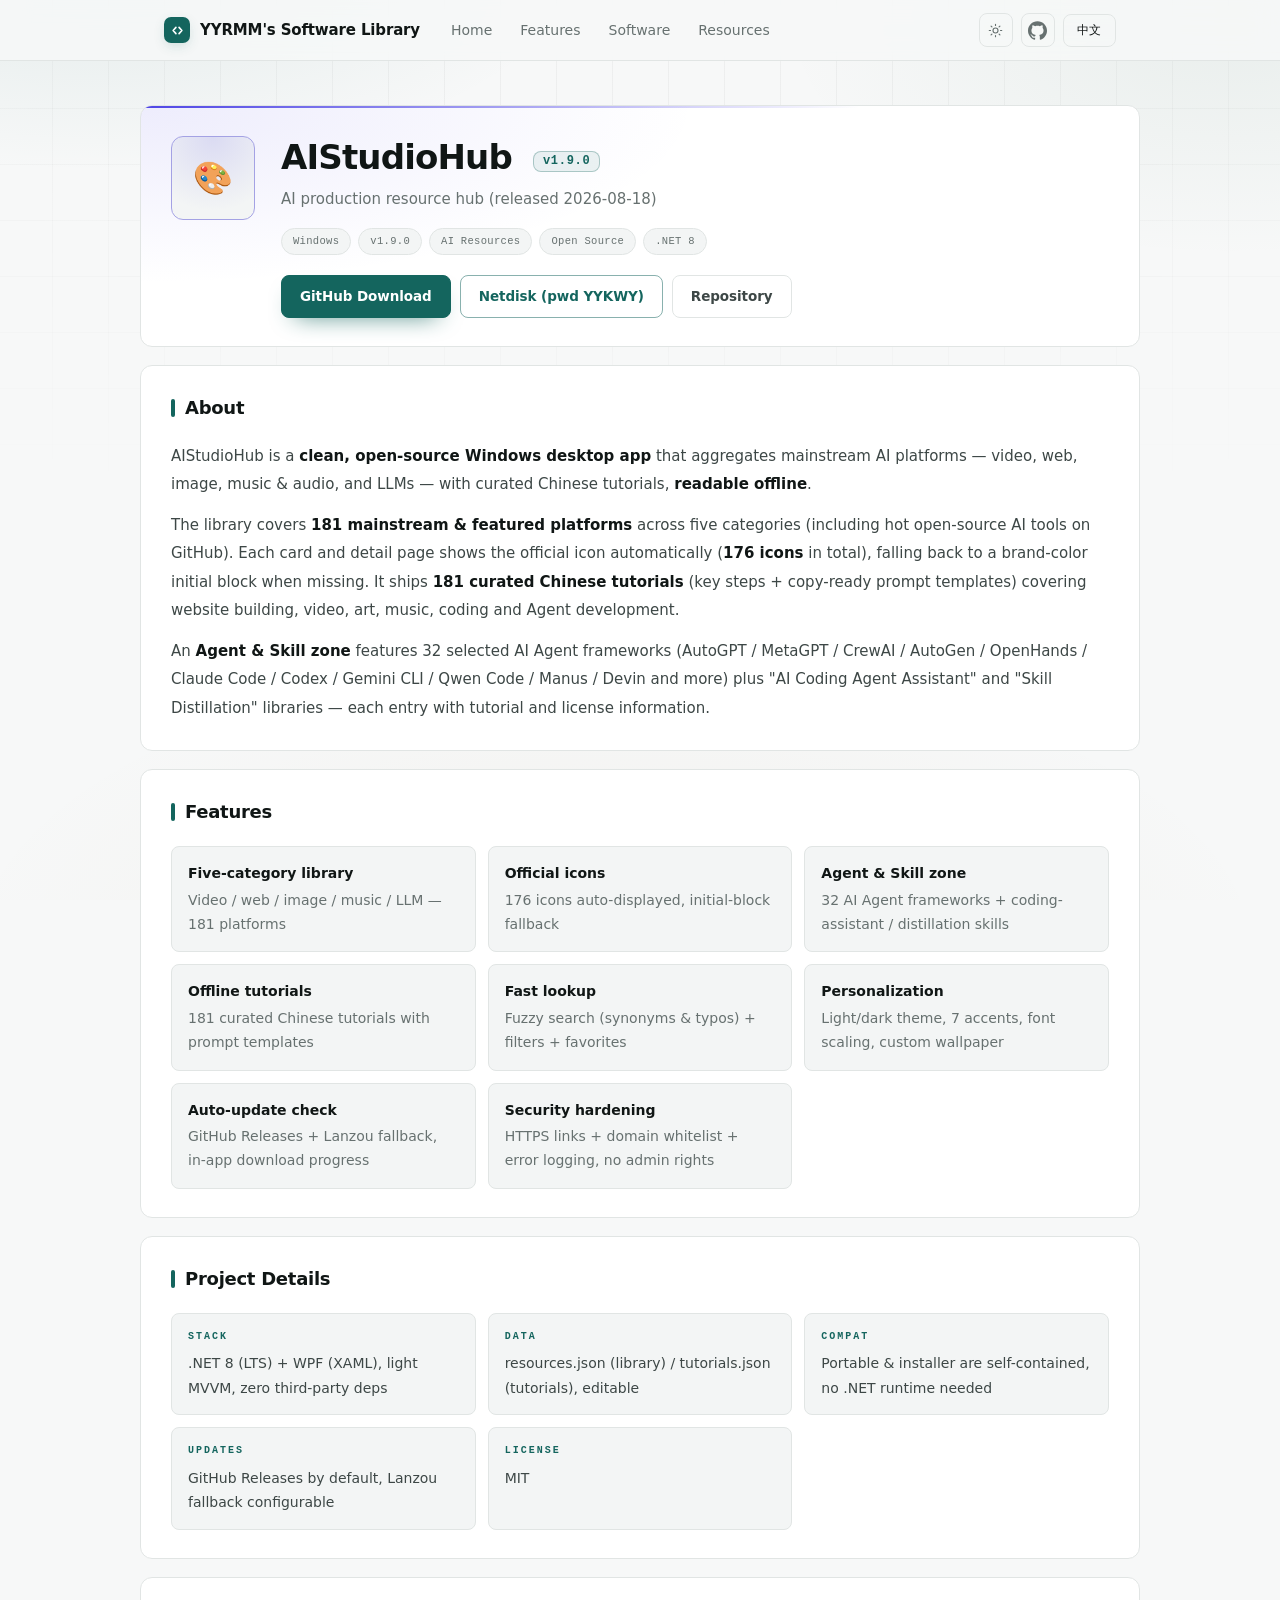
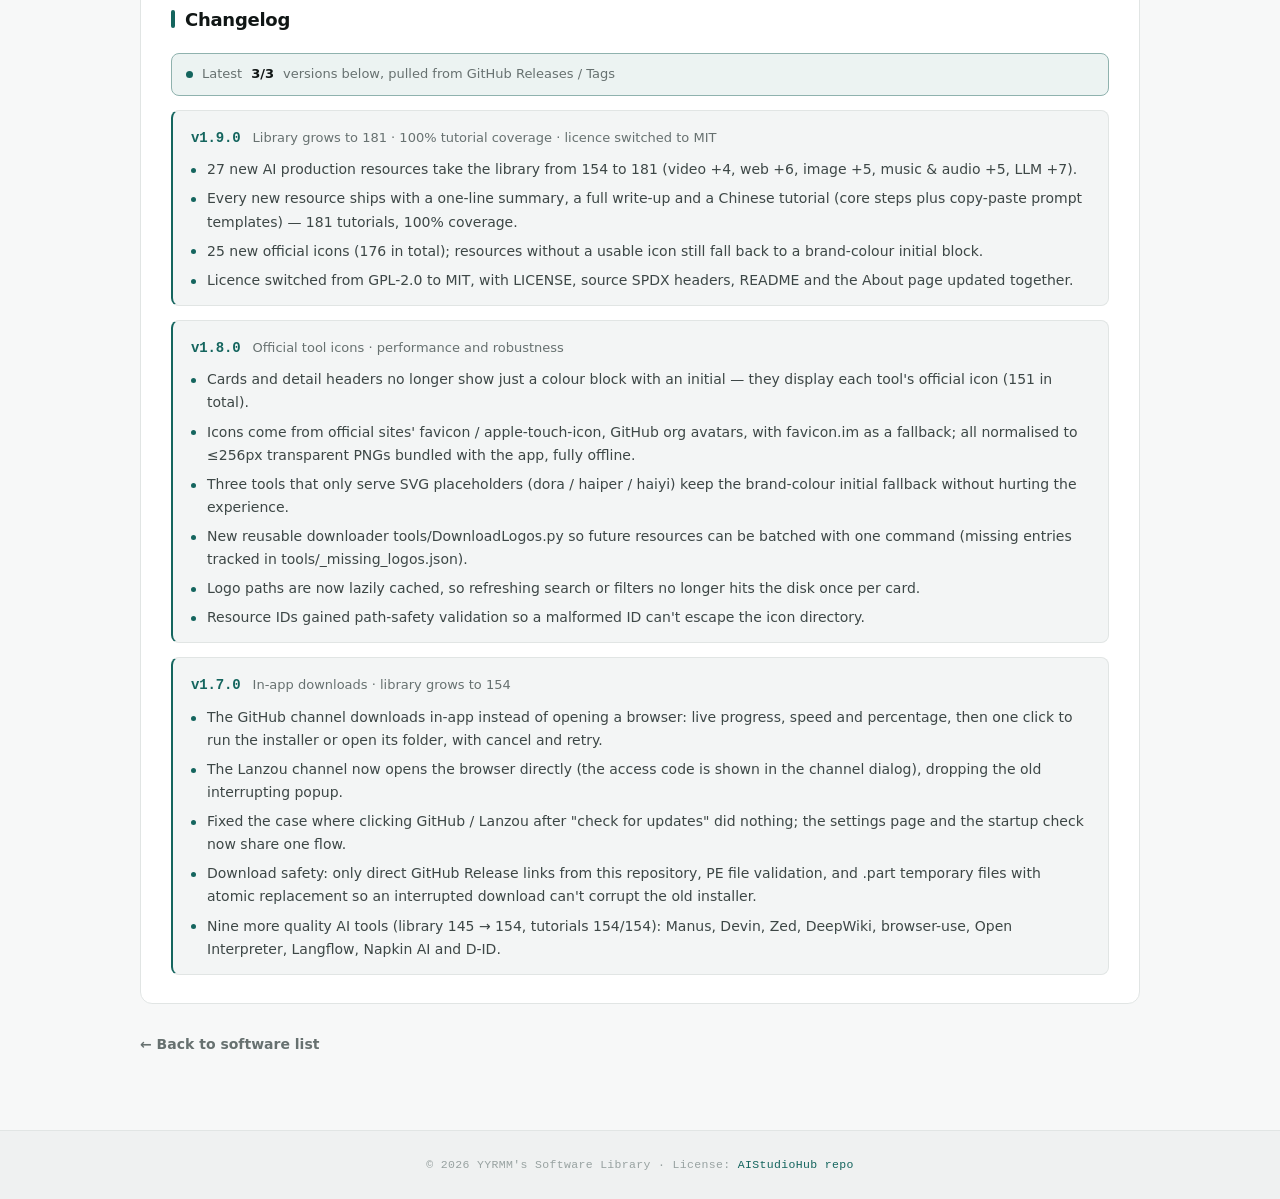
==== commit 7351df7e: "sync: 同步各仓库最新版本（OBS帮助助手 V2.9.6 更名 · 司南 v6.1.0 · AIStudioHub v1.9.0）并清理未引用资源 - changelog-source.json " ====
--- a/detail/aistudio.html
+++ b/detail/aistudio.html
@@ -47,11 +47,13 @@
     <section class="detail-hero" data-reveal style="--card-accent:#4f46e5">
       <div class="detail-icon">🎨</div>
       <div class="detail-hero-text">
-        <h1 class="detail-name">AIStudioHub</h1>
-        <p class="detail-tagline" data-lang="zh">AI 制作资源整合中心</p>
-        <p class="detail-tagline" data-lang="en">AI production resource hub</p>
+        <h1 class="detail-name" data-lang="zh">AIStudioHub <span class="detail-badge">v1.9.0</span></h1>
+        <h1 class="detail-name" data-lang="en">AIStudioHub <span class="detail-badge">v1.9.0</span></h1>
+        <p class="detail-tagline" data-lang="zh">AI 制作资源整合中心（2026-08-18 发布）</p>
+        <p class="detail-tagline" data-lang="en">AI production resource hub (released 2026-08-18)</p>
         <div class="detail-meta">
           <span class="chip">Windows</span>
+          <span class="chip">v1.9.0</span>
           <span class="chip" data-lang="zh">AI 资源库</span>
           <span class="chip" data-lang="en">AI Resources</span>
           <span class="chip" data-lang="zh">开源</span>
--- a/assets/css/detail.css
+++ b/assets/css/detail.css
@@ -1,62 +1,50 @@
 /* ============================================================
-   YYRMM 的软件库 — 详情页样式（科技风，与主页同源）
-   浅色：白底科技官网   深色：深空玻璃
+   YYRMM 的软件库 — 详情页样式（石墨 + 深青，与主页同源）
+   浅色：白底   深色：深空石墨玻璃
    变量命名与 assets/css/style.css 保持一致；同时保留 --gold /
-   --patina 两个历史别名，兼容详情页里的既有行内样式。
+   --patina 两个历史别名（都指向 --accent），兼容详情页里既有的行内样式。
    ============================================================ */
 
 :root {
   /* ---------- 表面与文字：浅色（默认日间主题） ---------- */
-  --bg:            #ffffff;
-  --bg-soft:       #f6f8fb;
+  --bg:            #f7f8f8;
+  --bg-soft:       #eff1f1;
   --surface:       #ffffff;
-  --surface-2:     #f3f6fa;
-  --surface-3:     #eaeff6;
-
-  --text:          #0b1220;
-  --text-body:     #3b4557;
-  --text-muted:    #66738a;
-  --text-faint:    #97a2b4;
-
-  --border:        #e2e8f1;
-  --border-strong: #c8d2e0;
-
-  /* ---------- 强调色 ---------- */
-  --accent:        #2563eb;
-  --accent-soft:   rgba(37, 99, 235, 0.09);
-  --accent-line:   rgba(37, 99, 235, 0.32);
-  --cyan:          #0e9bb5;
-  --cyan-soft:     rgba(14, 155, 181, 0.1);
-  --violet:        #7c3aed;
-  --violet-soft:   rgba(124, 58, 237, 0.1);
+  --surface-2:     #f3f5f5;
+  --surface-3:     #e8eceb;
+
+  --text:          #101615;
+  --text-body:     #3d4746;
+  --text-muted:    #677170;
+  --text-faint:    #98a2a1;
+
+  --border:        #e1e5e4;
+  --border-strong: #c5cdcc;
+
+  /* ---------- 强调色：低饱和深青（刻意不用蓝色） ---------- */
+  --accent:        #14655e;
+  --accent-soft:   rgba(20, 101, 94, 0.08);
+  --accent-line:   rgba(20, 101, 94, 0.3);
   --on-accent:     #ffffff;
 
-  --amber:         #b4690e;
-  --amber-soft:    rgba(180, 105, 14, 0.08);
-  --ok:            #0f766e;
-  --ok-soft:       rgba(15, 118, 110, 0.08);
-
-  /* ---------- 历史别名（详情页行内样式仍在使用） ---------- */
-  --gold:        var(--accent);
-  --gold-pale:   var(--accent);
-  --gold-deep:   var(--accent);
-  --patina:      var(--cyan);
-  --patina-pale: var(--cyan);
-  --patina-deep: var(--cyan);
-  --on-gold:     var(--on-accent);
+  /* 状态色（资料板块沿用旧语义：琥珀=密码醒目，青绿=免费声明） */
+  --amber:         #8a6220;
+  --amber-soft:    rgba(138, 98, 32, 0.09);
+  --ok:            #2f6b4f;
+  --ok-soft:       rgba(47, 107, 79, 0.09);
 
   /* ---------- 背景层 ---------- */
-  --grid-line:     rgba(11, 18, 32, 0.045);
-  --glow-1:        rgba(37, 99, 235, 0.1);
-  --glow-2:        rgba(14, 155, 181, 0.1);
-  --glow-3:        rgba(124, 58, 237, 0.07);
+  --grid-line:     rgba(16, 21, 20, 0.04);
+  --glow-1:        rgba(20, 101, 94, 0.1);
+  --glow-2:        rgba(47, 107, 79, 0.07);
+  --glow-3:        rgba(138, 98, 32, 0.05);
 
   /* ---------- 派生 ---------- */
-  --topbar-bg:     rgba(255, 255, 255, 0.82);
-  --selection-bg:  rgba(37, 99, 235, 0.2);
-  --selection-fg:  #0b1220;
-  --shadow:        rgba(15, 26, 46, 0.16);
-  --shadow-soft:   rgba(15, 26, 46, 0.08);
+  --topbar-bg:     rgba(247, 248, 248, 0.85);
+  --selection-bg:  rgba(20, 101, 94, 0.18);
+  --selection-fg:  #101615;
+  --shadow:        rgba(14, 24, 22, 0.16);
+  --shadow-soft:   rgba(14, 24, 22, 0.07);
 
   --radius:     12px;
   --radius-sm:  8px;
@@ -64,6 +52,15 @@
   --max-width:  1000px;
   --ease: cubic-bezier(0.22, 0.7, 0.2, 1);
 
+  /* ---------- 历史别名（详情页行内样式仍在使用，统一指向 --accent） ---------- */
+  --gold:        var(--accent);
+  --gold-pale:   var(--accent);
+  --gold-deep:   var(--accent);
+  --patina:      var(--accent);
+  --patina-pale: var(--accent);
+  --patina-deep: var(--accent);
+  --on-gold:     var(--on-accent);
+
   --font-sans: "Inter", "Segoe UI", system-ui, -apple-system, "PingFang SC",
     "Hiragino Sans GB", "Microsoft YaHei", "Noto Sans SC", sans-serif;
   --font-mono: ui-monospace, "SFMono-Regular", "Cascadia Mono", Consolas,
@@ -75,42 +72,38 @@
    启用方式：<html data-theme="dark">（assets/js/theme.js 控制）
    ============================================================ */
 [data-theme="dark"] {
-  --bg:            #06080d;
-  --bg-soft:       #0a0e16;
-  --surface:       rgba(255, 255, 255, 0.028);
-  --surface-2:     rgba(255, 255, 255, 0.05);
-  --surface-3:     rgba(255, 255, 255, 0.075);
-
-  --text:          #eef3fa;
-  --text-body:     #c3ccdb;
-  --text-muted:    #8d99ab;
-  --text-faint:    #6a7484;
+  --bg:            #0c0f0f;
+  --bg-soft:       #111615;
+  --surface:       rgba(255, 255, 255, 0.032);
+  --surface-2:     rgba(255, 255, 255, 0.055);
+  --surface-3:     rgba(255, 255, 255, 0.08);
+
+  --text:          #e8edec;
+  --text-body:     #bdc6c5;
+  --text-muted:    #8b9594;
+  --text-faint:    #6b7473;
 
   --border:        rgba(255, 255, 255, 0.09);
   --border-strong: rgba(255, 255, 255, 0.2);
 
-  --accent:        #5c9dff;
-  --accent-soft:   rgba(92, 157, 255, 0.12);
-  --accent-line:   rgba(92, 157, 255, 0.42);
-  --cyan:          #3ad3e6;
-  --cyan-soft:     rgba(58, 211, 230, 0.12);
-  --violet:        #a78bfa;
-  --violet-soft:   rgba(167, 139, 250, 0.12);
-  --on-accent:     #04101f;
-
-  --amber:         #e0a44a;
-  --amber-soft:    rgba(224, 164, 74, 0.12);
-  --ok:            #4fd1bd;
-  --ok-soft:       rgba(79, 209, 189, 0.12);
-
-  --grid-line:     rgba(255, 255, 255, 0.038);
-  --glow-1:        rgba(92, 157, 255, 0.16);
-  --glow-2:        rgba(58, 211, 230, 0.12);
-  --glow-3:        rgba(167, 139, 250, 0.12);
-
-  --topbar-bg:     rgba(6, 8, 13, 0.78);
-  --selection-bg:  rgba(92, 157, 255, 0.3);
-  --selection-fg:  #eef3fa;
+  --accent:        #4bbfae;
+  --accent-soft:   rgba(75, 191, 174, 0.13);
+  --accent-line:   rgba(75, 191, 174, 0.4);
+  --on-accent:     #06201d;
+
+  --amber:         #d2a869;
+  --amber-soft:    rgba(210, 168, 105, 0.13);
+  --ok:            #6fc49a;
+  --ok-soft:       rgba(111, 196, 154, 0.13);
+
+  --grid-line:     rgba(255, 255, 255, 0.035);
+  --glow-1:        rgba(75, 191, 174, 0.14);
+  --glow-2:        rgba(111, 196, 154, 0.1);
+  --glow-3:        rgba(210, 168, 105, 0.07);
+
+  --topbar-bg:     rgba(12, 15, 15, 0.8);
+  --selection-bg:  rgba(75, 191, 174, 0.28);
+  --selection-fg:  #e8edec;
   --shadow:        rgba(0, 0, 0, 0.6);
   --shadow-soft:   rgba(0, 0, 0, 0.4);
 }
@@ -244,7 +237,7 @@
   flex-shrink: 0;
   border-radius: 7px;
   color: #fff;
-  background: linear-gradient(135deg, var(--accent), var(--cyan) 62%, var(--violet));
+  background: linear-gradient(135deg, var(--accent), var(--accent) 62%, var(--accent));
   box-shadow: 0 4px 14px -4px var(--accent-line);
 }
 [data-theme="dark"] .brand-mark { color: #05101d; }
@@ -369,7 +362,7 @@
   display: flex;
   align-items: center;
   justify-content: center;
-  font-size: 40px;
+  font-size: 32px;
   border-radius: var(--radius);
   background:
     radial-gradient(125% 125% at 50% 0%, color-mix(in srgb, var(--card-accent, var(--accent)) 15%, transparent), transparent 72%),
@@ -490,12 +483,12 @@
 /* 次操作：天青描边（沿用 btn-cyan 类名） */
 .btn-cyan {
   background: transparent;
-  color: var(--cyan);
-  border: 1px solid color-mix(in srgb, var(--cyan) 50%, transparent);
+  color: var(--accent);
+  border: 1px solid color-mix(in srgb, var(--accent) 50%, transparent);
 }
 .btn-cyan:hover {
-  background: var(--cyan-soft);
-  border-color: var(--cyan);
+  background: var(--accent-soft);
+  border-color: var(--accent);
 }
 
 /* ============================================================
@@ -525,7 +518,7 @@
   height: 18px;
   flex-shrink: 0;
   border-radius: var(--radius-pill);
-  background: linear-gradient(180deg, var(--accent), var(--cyan));
+  background: var(--accent);
 }
 
 .detail-text p {
@@ -557,7 +550,7 @@
   left: 0; top: 0.7em;
   width: 6px; height: 6px;
   border-radius: 50%;
-  background: var(--cyan);
+  background: var(--accent);
 }
 .detail-list li strong { color: var(--text); font-weight: 650; }
 
@@ -637,8 +630,8 @@
   line-height: 1.6;
   padding: 10px 14px;
   border-radius: var(--radius-sm);
-  border: 1px solid color-mix(in srgb, var(--cyan) 40%, var(--border));
-  background: var(--cyan-soft);
+  border: 1px solid color-mix(in srgb, var(--accent) 40%, var(--border));
+  background: var(--accent-soft);
   color: var(--text-muted);
 }
 .changelog-note::before {
@@ -646,7 +639,7 @@
   flex-shrink: 0;
   width: 7px; height: 7px;
   border-radius: 50%;
-  background: var(--cyan);
+  background: var(--accent);
 }
 .changelog-note strong { color: var(--text); font-weight: 700; }
 
@@ -696,7 +689,7 @@
   left: 0; top: 0.7em;
   width: 5px; height: 5px;
   border-radius: 50%;
-  background: var(--cyan);
+  background: var(--accent);
 }
 .changelog-items li strong { color: var(--text); font-weight: 650; }
 
@@ -742,7 +735,7 @@
 }
 .status-banner p { font-size: 14px; line-height: 1.7; color: var(--text-body); }
 .status-banner strong { color: var(--amber); font-weight: 700; }
-.status-banner a { color: var(--cyan); text-decoration: none; }
+.status-banner a { color: var(--accent); text-decoration: none; }
 .status-banner a:hover { text-decoration: underline; }
 
 /* ============================================================
